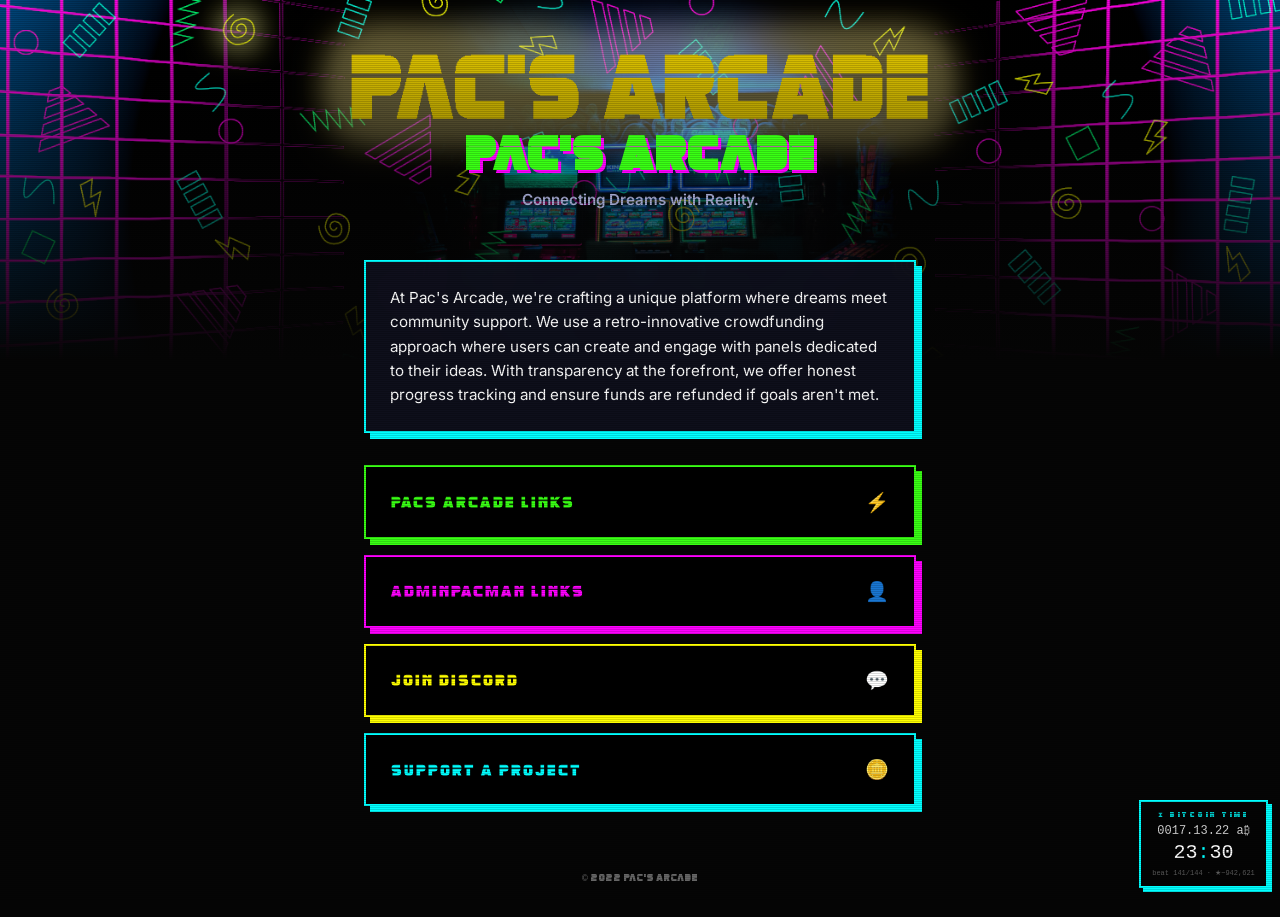
==== index.html @ 7be1a923 "feat: floating BFT clock badge on every page Self-contained vanilla-JS Bitcoin Federated Time badge," ====
<!DOCTYPE html>
<html lang="en">

<head>
    <meta charset="UTF-8">
    <meta name="viewport" content="width=device-width, initial-scale=1.0">
    <title>Pac's Arcade</title>
    <link rel="stylesheet" href="styles.css">
    <link href="https://fonts.googleapis.com/css2?family=Press+Start+2P&family=Inter:wght@400;600;800&display=swap"
        rel="stylesheet">
</head>

<body>
    <div class="container">
        <!-- Profile Header -->
        <header class="profile-header">
            <h1 class="title">Pac's Arcade</h1>
            <p class="tagline">Connecting Dreams with Reality.</p>
        </header>

        <!-- About Section -->
        <section class="about-section">
            <p>At Pac's Arcade, we're crafting a unique platform where dreams meet community support. We use a
                retro-innovative crowdfunding approach where users can create and engage with panels dedicated to their
                ideas. With transparency at the forefront, we offer honest progress tracking and ensure funds are
                refunded if goals aren't met.</p>
        </section>

        <!-- Links Grid -->
        <nav class="links-container">
            <a href="pacs-arcade-links.html" class="link-btn primary-btn">
                <span class="btn-text">Pacs Arcade Links</span>
                <span class="btn-icon">⚡</span>
            </a>
            <a href="aboutpac.html" class="link-btn secondary-btn">
                <span class="btn-text">AdminPacman Links</span>
                <span class="btn-icon">👤</span>
            </a>
            <a href="http://discord.pacsarcade.com/" target="_blank" class="link-btn tertiary-btn">
                <span class="btn-text">Join Discord</span>
                <span class="btn-icon">💬</span>
            </a>
            <a href="https://pacsarcade.org/" target="_blank" class="link-btn accent-btn">
                <span class="btn-text">Support a Project</span>
                <span class="btn-icon">🪙</span>
            </a>
        </nav>

        <footer>
            <p>&copy; 2022 Pac's Arcade</p>
        </footer>
    </div>
    <script src="bft-clock.js" defer></script>
</body>

</html>
---- styles.css ----
@font-face {
    font-family: 'Retronoid';
    src: url('assets/retronoid/Retronoid.ttf') format('truetype');
}

:root {
    --bg-navy: #050505;
    --neon-green: #39FF14;
    --hot-pink: #FF00FF;
    --bright-yellow: #FFFF00;
    --cyan: #00FFFF;
    --twitch-purple: #9146FF;
    --kick-green: #53FC18;
    --font-header: 'Retronoid', monospace;
    --font-body: 'Inter', sans-serif;
}

* {
    margin: 0;
    padding: 0;
    box-sizing: border-box;
}

body {
    background-color: var(--bg-navy);
    color: #ffffff;
    font-family: var(--font-body);
    min-height: 100vh;
    display: flex;
    justify-content: center;
    line-height: 1.6;
    background-image: 
        linear-gradient(to bottom, rgba(5, 5, 5, 0) 0vh, rgba(5, 5, 5, 1) 40vh),
        url('assets/pacsarcde-banner-og.png');
    background-size: 100% auto;
    background-repeat: no-repeat;
    background-attachment: fixed;
    background-position: top center;
}

/* CRT Scanline Effect */
body::after {
    content: "";
    position: fixed;
    top: 0;
    left: 0;
    width: 100vw;
    height: 100vh;
    background: repeating-linear-gradient(
        0deg,
        rgba(0, 0, 0, 0.15),
        rgba(0, 0, 0, 0.15) 1px,
        transparent 1px,
        transparent 2px
    );
    pointer-events: none;
    z-index: 9999;
}

.container {
    width: 100%;
    max-width: 600px;
    padding: 2rem 1.5rem;
    display: flex;
    flex-direction: column;
    gap: 2rem;
}

/* Header */
.profile-header {
    text-align: center;
    margin-bottom: 1rem;
    margin-top: 10vh; /* Push it down a bit to see the banner */
    position: relative;
    z-index: 2;
}

.title {
    font-family: var(--font-header);
    font-size: 3rem;
    color: var(--neon-green);
    text-shadow: 3px 3px 0px var(--hot-pink);
    margin-bottom: 0.5rem;
    letter-spacing: 2px;
    line-height: 1.2;
}

.tagline {
    font-size: 0.95rem;
    color: #a0a5cc;
    font-weight: 600;
}

/* Twitch */
.twitch-container {
    width: 100%;
    aspect-ratio: 16 / 9;
    border: 2px solid var(--hot-pink);
    border-radius: 8px;
    box-shadow: 0 0 20px rgba(255, 0, 255, 0.5);
    overflow: hidden;
    background: #000;
}

/* About Section */
.about-section {
    background: rgba(17, 18, 32, 0.85); /* Deep surface color */
    padding: 1.5rem;
    border: 2px solid var(--cyan);
    border-radius: 0px;
    font-size: 0.95rem;
    box-shadow: 6px 6px 0px var(--cyan);
    backdrop-filter: blur(10px);
}
.about-section h2 {
    font-family: var(--font-header);
    color: var(--hot-pink);
    font-size: 1.2rem;
    text-transform: uppercase;
    margin-bottom: 1rem;
    border-bottom: 2px solid var(--hot-pink);
    padding-bottom: 0.5rem;
}
.about-section p {
    margin-bottom: 1rem;
}
.about-section p:last-child {
    margin-bottom: 0;
}

/* Links Grid */
.links-container {
    display: flex;
    flex-direction: column;
    gap: 1rem;
}

.link-btn {
    display: flex;
    justify-content: space-between;
    align-items: center;
    padding: 1.2rem 1.5rem;
    background: #000;
    text-decoration: none;
    border-radius: 0px;
    font-weight: 800;
    letter-spacing: 1px;
    text-transform: uppercase;
    transition: transform 0.1s ease, box-shadow 0.1s ease, background 0.2s ease;
    border: 2px solid transparent;
}

.link-btn:active {
    transform: translate(6px, 6px);
    box-shadow: none !important;
}

.btn-text {
    font-family: var(--font-header);
    font-size: 1rem;
    -webkit-text-stroke: 1px black;
    text-shadow: 2px 2px 0px rgba(0,0,0,0.8);
}

.btn-icon {
    font-size: 1.2rem;
}

/* Button Variations */
.primary-btn {
    color: var(--neon-green);
    border-color: var(--neon-green);
    box-shadow: 6px 6px 0px var(--neon-green);
}
.primary-btn:hover {
    background: rgba(57, 255, 20, 0.1);
}

.secondary-btn {
    color: var(--hot-pink);
    border-color: var(--hot-pink);
    box-shadow: 6px 6px 0px var(--hot-pink);
}
.secondary-btn:hover {
    background: rgba(255, 0, 255, 0.1);
}

.tertiary-btn {
    color: var(--bright-yellow);
    border-color: var(--bright-yellow);
    box-shadow: 6px 6px 0px var(--bright-yellow);
}
.tertiary-btn:hover {
    background: rgba(255, 255, 0, 0.1);
}

.accent-btn {
    color: var(--cyan);
    border-color: var(--cyan);
    box-shadow: 6px 6px 0px var(--cyan);
}
.accent-btn:hover {
    background: rgba(0, 255, 255, 0.1);
}

.twitch-btn {
    color: var(--twitch-purple);
    border-color: var(--twitch-purple);
    box-shadow: 6px 6px 0px var(--twitch-purple);
}
.twitch-btn:hover {
    background: rgba(145, 70, 255, 0.1);
}

.kick-btn {
    color: var(--kick-green);
    border-color: var(--kick-green);
    box-shadow: 6px 6px 0px var(--kick-green);
}
.kick-btn:hover {
    background: rgba(83, 252, 24, 0.1);
}

footer {
    text-align: center;
    font-size: 0.8rem;
    color: #666;
    margin-top: 2rem;
    font-family: var(--font-header);
    font-size: 0.6rem;
}

@keyframes floatBob {
    0%, 100% { transform: translateY(0); }
    50% { transform: translateY(-8px); }
}

.back-icon-top {
    position: fixed;
    top: 2rem;
    left: 2rem;
    font-size: 2.5rem;
    text-decoration: none;
    transition: transform 0.2s ease, filter 0.2s ease;
    filter: drop-shadow(0 0 10px var(--neon-green));
    z-index: 1000;
    animation: floatBob 3s ease-in-out infinite;
}

.back-icon-top:hover {
    animation: none;
    transform: scale(1.1) rotate(-15deg);
    filter: drop-shadow(0 0 20px var(--hot-pink));
}
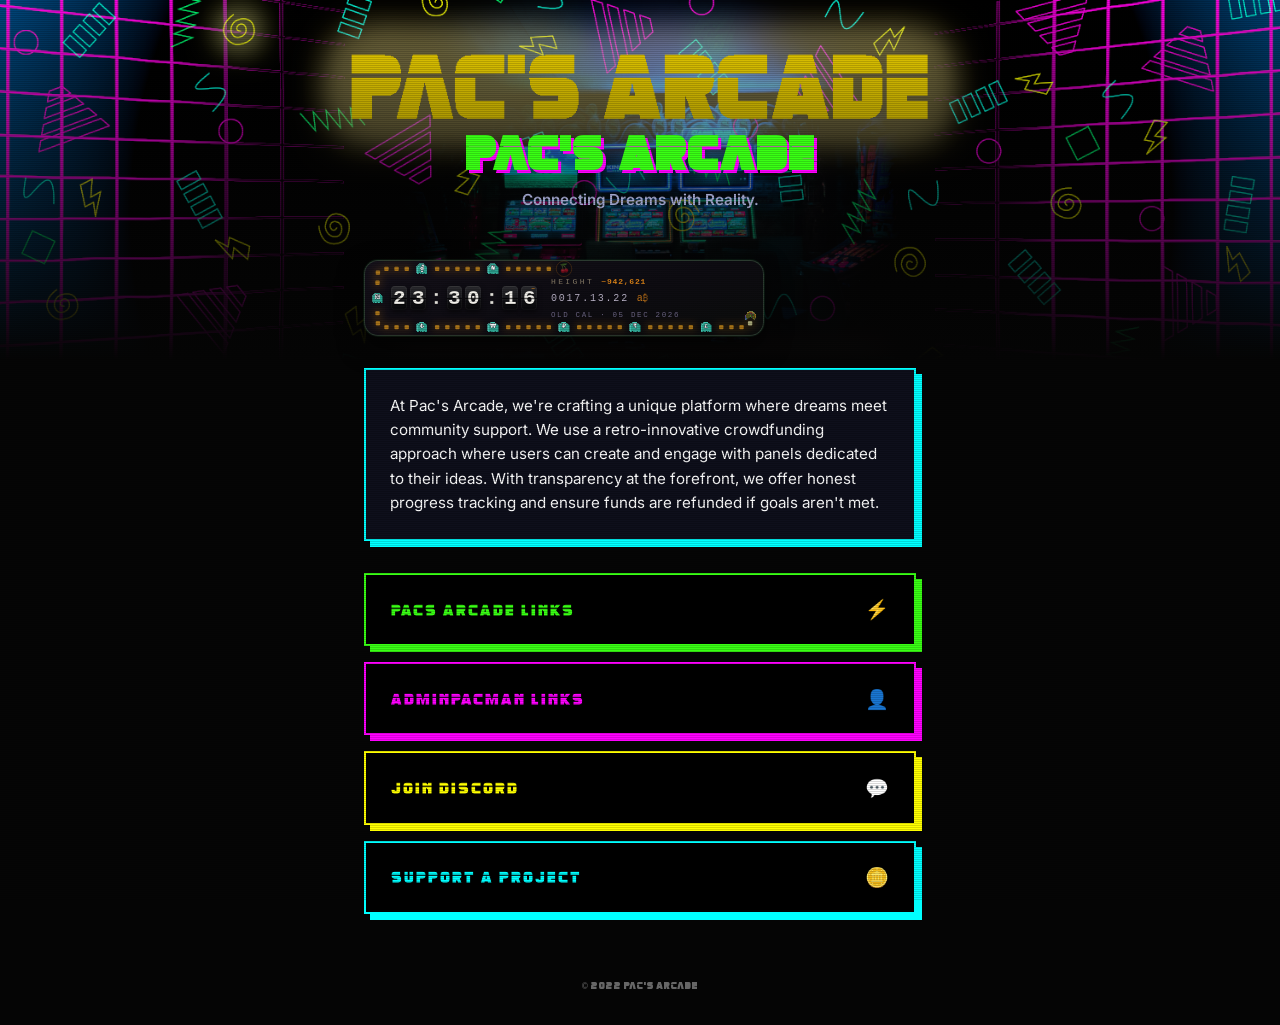
==== commit 073b8bf0: "clock: the strip clock replaces the badge — pupil-study flip cards, pac lapping the rectangle Standa" ====
--- a/index.html
+++ b/index.html
@@ -17,6 +17,11 @@
             <h1 class="title">Pac's Arcade</h1>
             <p class="tagline">Connecting Dreams with Reality.</p>
         </header>
+
+        <!-- THE STRIP CLOCK — the pupil study's flip clock flattened, pac lapping
+             the rectangle; the whole strip is a door to the time page -->
+        <a id="bft-strip-clock" href="https://pacsarcade.org/time"
+           title="Bitcoin Federated Time — the clock that syncs to the block, not the sun. Click it: the big clock and the paper live on /time."></a>
 
         <!-- About Section -->
         <section class="about-section">
@@ -50,7 +55,8 @@
             <p>&copy; 2022 Pac's Arcade</p>
         </footer>
     </div>
-    <script src="bft-clock.js" defer></script>
+    <link rel="stylesheet" href="strip-clock.css">
+    <script src="strip-clock.js" defer></script>
 </body>
 
 </html>
--- a/strip-clock.css
+++ b/strip-clock.css
@@ -0,0 +1,236 @@
+/* ═══════════════════════════════════════════════════════════════════════
+   THE STRIP CLOCK — the pupil study's flip clock flattened into the
+   under-menu telemetry strip. Styles ported from living-clock.css (itself
+   the study, studies/clock-study-pupil.html) at strip scale, scoped under
+   .sclk; keyframes carry the sclk- prefix so nothing collides.
+
+   The study's never-laws ride along: the study skin only on the face —
+   dark bed, cream digits, bitcoin-orange #F7931A warmth; the ONLY gold is
+   the ₿ prize; frightened fiat teal-mint (never gold, never orange); no
+   red/pink chrome; nothing flashes more than 3×/sec; reduced motion →
+   everything steady and visible, flips become crossfades.
+
+   The pellet ember holds the static mid-breath glow (no per-frame filter
+   writes) because this strip rides every page.
+
+   FRENS.EARTH FRAME (fleet law): the brand shows ONLY in the strip's
+   frame/accent — the night-garden edge and the sprout-neon hover glow —
+   the clock face itself stays the study's, untouched.
+   ══════════════════════════════════════════════════════════════════════ */
+
+.sclk {
+  display: block;
+  text-decoration: none;
+  font-family: ui-monospace, "Cascadia Code", "JetBrains Mono", Consolas, "SF Mono", Menlo, monospace;
+  color: #e8e2d8;
+}
+.sclk:hover { color: #e8e2d8; }
+
+/* the flat rectangle — the study card's bed, squeezed */
+.sclk-card {
+  position: relative;
+  display: flex;
+  align-items: center;
+  gap: 14px;
+  padding: 15px 26px 14px;
+  border-radius: 14px;
+  background: linear-gradient(165deg, #14111a 0%, #0e0c12 55%, #0b0d0c 100%);
+  border: 1px solid rgba(47, 64, 51, 0.9); /* the night-garden edge */
+  box-shadow: 0 0 0 1px rgba(94, 247, 138, 0.07), 0 10px 26px rgba(0, 0, 0, 0.55);
+  transition: box-shadow 0.3s ease;
+  max-width: min(400px, calc(100vw - 2rem));
+}
+.sclk:hover .sclk-card,
+.sclk:focus-visible .sclk-card {
+  /* the sprout-neon glow — frens.earth's "alive" accent, frame only */
+  box-shadow: 0 0 0 1px rgba(94, 247, 138, 0.25), 0 0 14px rgba(94, 247, 138, 0.22), 0 10px 26px rgba(0, 0, 0, 0.55);
+}
+.sclk:focus-visible { outline: none; }
+
+/* ——— the perimeter PAC ring ——— */
+.sclk-peri {
+  position: absolute;
+  inset: 0;
+  width: 100%;
+  height: 100%;
+  pointer-events: none;
+  overflow: visible;
+}
+.sclk-track { fill: none; stroke: none; } /* path kept for getPointAtLength */
+.sclk-pix { fill: #f7931a; }
+.sclk-pix.front { fill: #ffd9a0; }
+/* the 624 ember, held at the study's mid-breath (a static glow — this strip
+   rides every page; the full colour breath lives on /time) */
+.sclk-dots { filter: drop-shadow(0 0 4.5px rgb(251, 124, 13)) brightness(1.2); }
+.sclk-pac {
+  image-rendering: pixelated;
+  image-rendering: crisp-edges;
+  filter: drop-shadow(0 0 4px rgba(247, 147, 26, 0.6));
+}
+/* estimate mode — the honest analog ~: the ring & Pac admit they're guessing */
+.sclk.est .sclk-pac { opacity: 0.5; filter: none; }
+.sclk.est .sclk-prize { opacity: 0.55; }
+
+/* ——— the fiat ghosts (tricolor teal, the currency IS the face) ——— */
+.sclk-ghost .sclk-glayer rect { shape-rendering: crispEdges; }
+.sclk-ginner { transform-box: fill-box; transform-origin: center; will-change: opacity; }
+.sclk-glayer-lime rect { fill: #5fe6d2; }
+.sclk-glayer-core rect { fill: #45c6b4; }
+.sclk-glayer-deep rect { fill: #1d8b79; }
+.sclk-glayer-lime { opacity: 0.55; animation: sclk-shimmer-lime 4.2s ease-in-out infinite; }
+.sclk-glayer-core { opacity: 0.96; animation: sclk-shimmer-core 4.2s ease-in-out infinite; }
+.sclk-glayer-deep { opacity: 0.58; animation: sclk-shimmer-deep 4.2s ease-in-out infinite; }
+/* desync the ghosts so they don't shimmer in lockstep */
+.sclk-ghost:nth-child(2) .sclk-glayer { animation-delay: -1.4s; }
+.sclk-ghost:nth-child(3) .sclk-glayer { animation-delay: -2.8s; }
+.sclk-ghost:nth-child(4) .sclk-glayer { animation-delay: -0.7s; }
+.sclk-ghost:nth-child(5) .sclk-glayer { animation-delay: -3.5s; }
+.sclk-ghost:nth-child(6) .sclk-glayer { animation-delay: -2.1s; }
+.sclk-ghost:nth-child(7) .sclk-glayer { animation-delay: -1.0s; }
+.sclk-ghost:nth-child(8) .sclk-glayer { animation-delay: -3.2s; }
+.sclk-ghost:nth-child(9) .sclk-glayer { animation-delay: -1.8s; }
+.sclk-ghost:nth-child(10) .sclk-glayer { animation-delay: -2.5s; }
+.sclk-ghost:nth-child(11) .sclk-glayer { animation-delay: -3.9s; }
+@keyframes sclk-shimmer-lime { 0%, 100% { opacity: 0.4; } 50% { opacity: 0.7; } }
+@keyframes sclk-shimmer-core { 0%, 100% { opacity: 0.97; } 50% { opacity: 0.86; } }
+@keyframes sclk-shimmer-deep { 0%, 100% { opacity: 0.72; } 50% { opacity: 0.44; } }
+/* FRIGHTENED — the calm slow blink; EATEN — gone, animations killed (perf) */
+.sclk-ghost .sclk-ginner { animation: sclk-blink-slow 1.7s ease-in-out infinite; }
+.sclk-ghost.eaten { opacity: 0; }
+.sclk-ghost.eaten .sclk-glayer,
+.sclk-ghost.eaten .sclk-ginner { animation: none !important; }
+@keyframes sclk-blink-slow { 0%, 100% { opacity: 1; } 50% { opacity: 0.55; } }
+.sclk-glyph {
+  fill: #fdfdff;
+  stroke: #14101c;
+  stroke-width: 0.6;
+  paint-order: stroke;
+  font: 700 7px ui-monospace, Consolas, monospace;
+  text-anchor: middle;
+  dominant-baseline: central;
+}
+
+/* ——— the prize at the origin: fruit ladder / the static-safe gold ₿ ——— */
+.sclk-fruit-plate {
+  fill: #0e0c12;
+  stroke: rgba(247, 147, 26, 0.35);
+  stroke-width: 1;
+}
+.sclk-fruit {
+  font: 9px ui-monospace, Consolas, monospace;
+  text-anchor: middle;
+  dominant-baseline: central;
+}
+.sclk-coin-back { fill: #f3b40c; filter: drop-shadow(0 0 4px rgba(247, 201, 72, 0.85)); }
+.sclk-coin-b {
+  fill: #4a3405;
+  font: 700 7px ui-monospace, Consolas, monospace;
+  text-anchor: middle;
+  dominant-baseline: central;
+}
+
+/* ——— the flip cards: hh:mm:ss, the study's split-flap, shrunk ——— */
+.sclk-clock {
+  position: relative;
+  z-index: 2;
+  display: inline-flex;
+  align-items: center;
+  gap: 3px;
+  font-size: 21px;
+}
+.sclk .flip {
+  position: relative;
+  display: inline-flex;
+  align-items: center;
+  justify-content: center;
+  width: 0.76em;
+  height: 1.16em;
+  border-radius: 4px;
+  overflow: hidden;
+  background: linear-gradient(180deg, #2a2a2e 0%, #1c1c20 49.5%, #121216 50.5%, #08080a 100%);
+  box-shadow: inset 0 0 0 1px rgba(255, 255, 255, 0.03), inset 0 1px 3px rgba(255, 255, 255, 0.04), 0 2px 5px rgba(0, 0, 0, 0.5);
+  perspective: 340px;
+}
+.sclk .flip .flip-val {
+  display: block;
+  font-weight: 600;
+  line-height: 1;
+  color: #f2f0ea;
+  text-shadow: 0 1px 1px rgba(0, 0, 0, 0.7);
+  transform-origin: center center;
+  backface-visibility: hidden;
+  will-change: transform;
+}
+.sclk .flip::after {
+  /* the mechanical hinge line across the middle */
+  content: "";
+  position: absolute;
+  left: 0;
+  right: 0;
+  top: 50%;
+  height: 1px;
+  z-index: 3;
+  pointer-events: none;
+  background: rgba(0, 0, 0, 0.62);
+  box-shadow: 0 1px 0 rgba(255, 255, 255, 0.05);
+}
+.sclk .flip.flipping .flip-val { animation: sclk-flap 0.55s cubic-bezier(0.32, 0.72, 0.35, 1.12); }
+@keyframes sclk-flap {
+  0% { transform: rotateX(-88deg); filter: brightness(0.42); }
+  55% { transform: rotateX(12deg); filter: brightness(1.15); }
+  100% { transform: rotateX(0deg); filter: brightness(1); }
+}
+@keyframes sclk-fadeflap { from { opacity: 0.15; } to { opacity: 1; } }
+.sclk .flip-colon { color: #f2f0ea; font-weight: 600; opacity: 0.92; padding: 0 1px; }
+/* the LIVE seconds card wears the honest ~ (sub-block time is an estimate) */
+.sclk .flip.live .flip-est {
+  position: absolute;
+  top: 1px;
+  right: 2px;
+  z-index: 4;
+  font-size: 0.3em;
+  line-height: 1;
+  color: rgba(247, 147, 26, 0.9);
+  pointer-events: none;
+}
+
+/* ——— the facts INSIDE the card: height + the date line ——— */
+.sclk-facts {
+  position: relative;
+  z-index: 2;
+  display: flex;
+  flex-direction: column;
+  align-items: flex-start;
+  gap: 2px;
+  white-space: nowrap;
+}
+.sclk-height {
+  font-size: 8px;
+  letter-spacing: 0.3em;
+  text-transform: uppercase;
+  color: #8a7f6a;
+}
+.sclk-height b {
+  color: rgba(247, 147, 26, 0.9);
+  font-weight: 600;
+  font-variant-numeric: tabular-nums;
+  letter-spacing: 0.1em;
+}
+.sclk-date { font-size: 10px; letter-spacing: 0.18em; color: #b9b2c6; }
+.sclk-date .sclk-ab { color: rgba(247, 147, 26, 0.8); letter-spacing: 0.05em; }
+.sclk-oldcal { font-size: 7.5px; letter-spacing: 0.22em; text-transform: uppercase; color: #6d6684; }
+
+/* narrow phones: the old-cal line yields first, then the clock shrinks */
+@media (max-width: 480px) {
+  .sclk-card { gap: 10px; padding: 13px 20px 12px; }
+  .sclk-clock { font-size: 18px; }
+  .sclk-oldcal { display: none; }
+}
+
+@media (prefers-reduced-motion: reduce) {
+  /* everything holds steady & visible: flips become a plain crossfade, the
+     ghosts hold colour/state, the seconds still tell the time */
+  .sclk .flip.flipping .flip-val { animation: sclk-fadeflap 0.4s ease; }
+  .sclk-glayer { animation: none !important; }
+  .sclk-ghost .sclk-ginner { animation: none !important; }
+}
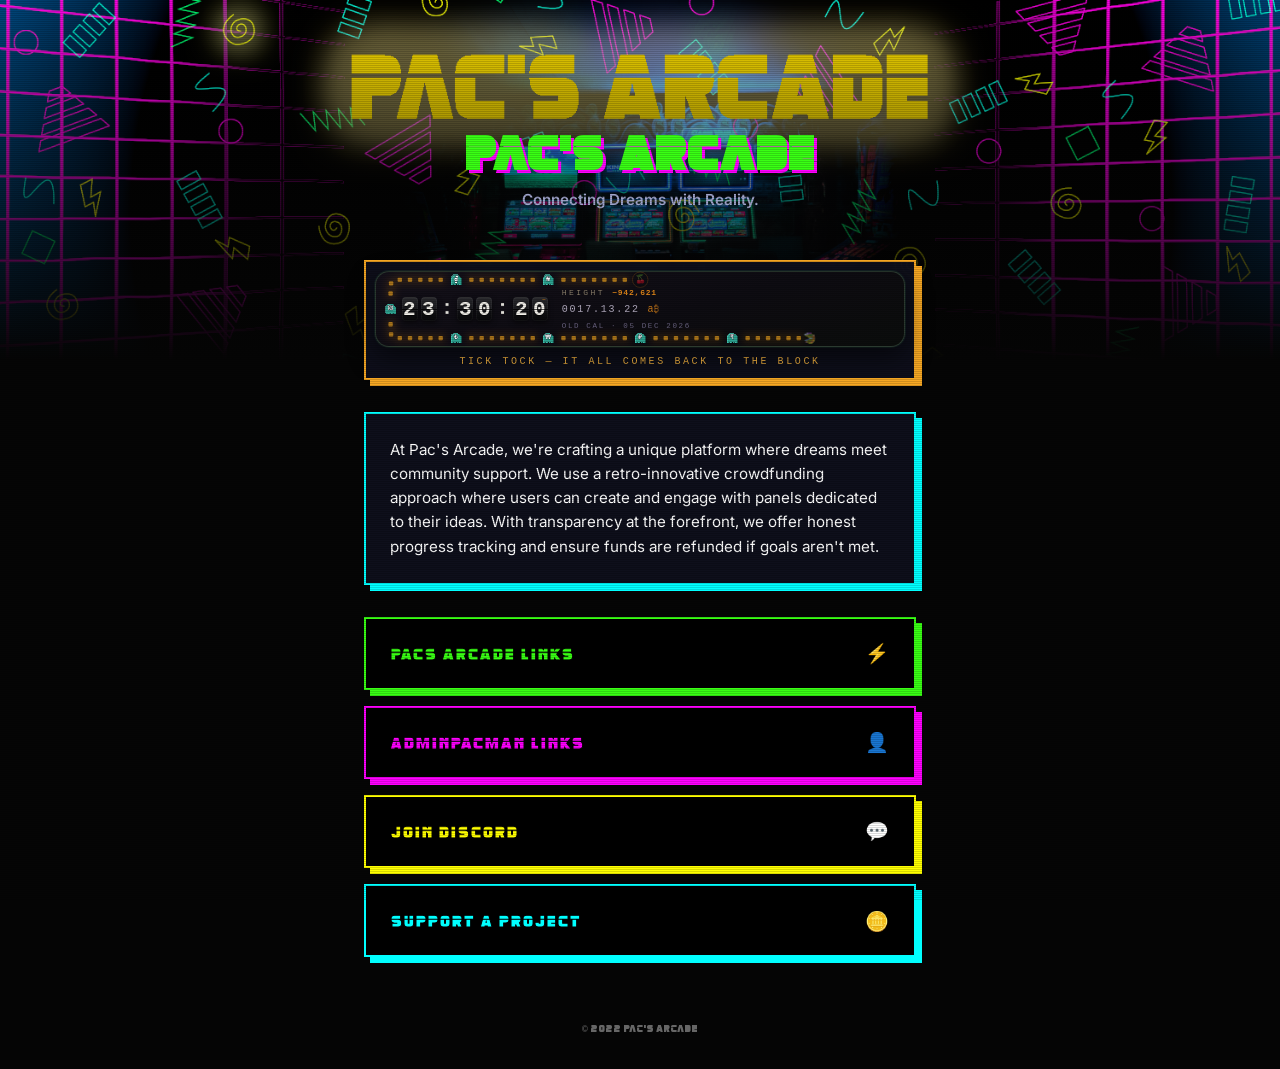
==== commit c32819f5: "clock ticket: full container width, amber ticket frame + hard shadow, caption across the bottom (Adm" ====
--- a/index.html
+++ b/index.html
@@ -20,7 +20,7 @@
 
         <!-- THE STRIP CLOCK — the pupil study's flip clock flattened, pac lapping
              the rectangle; the whole strip is a door to the time page -->
-        <a id="bft-strip-clock" href="https://pacsarcade.org/time"
+        <a id="bft-strip-clock" href="https://pacsarcade.org/time" data-caption="tick tock — it all comes back to the block"
            title="Bitcoin Federated Time — the clock that syncs to the block, not the sun. Click it: the big clock and the paper live on /time."></a>
 
         <!-- About Section -->
--- a/styles.css
+++ b/styles.css
@@ -252,3 +252,27 @@
     transform: scale(1.1) rotate(-15deg);
     filter: drop-shadow(0 0 20px var(--hot-pink));
 }
+
+/* ── THE STRIP CLOCK ticket — the clock joins the ticket family:
+      2px border + hard offset shadow, amber (the clock's lawful color,
+      never coin gold), full container width, caption across the bottom ── */
+:root { --clock-amber: #F7A824; }
+#bft-strip-clock {
+    display: block;
+    position: relative;
+    z-index: 2;
+    background: rgba(17, 18, 32, 0.85);
+    border: 2px solid var(--clock-amber);
+    border-radius: 0;
+    box-shadow: 6px 6px 0px var(--clock-amber);
+    backdrop-filter: blur(10px);
+    padding: 0.55rem 0.55rem 0.5rem;
+}
+#bft-strip-clock .sclk-card {
+    max-width: 100%;
+    width: 100%;
+    box-sizing: border-box;
+}
+@media (max-width: 480px) {
+    #bft-strip-clock { box-shadow: 4px 4px 0px var(--clock-amber); }
+}
--- a/strip-clock.css
+++ b/strip-clock.css
@@ -234,3 +234,19 @@
   .sclk-glayer { animation: none !important; }
   .sclk-ghost .sclk-ginner { animation: none !important; }
 }
+
+/* the caption across the bottom — standalone/ticket mode only (the React
+   strip renders no caption element; harmless elsewhere) */
+.sclk-caption {
+  display: block;
+  text-align: center;
+  margin-top: 7px;
+  font-size: 10px;
+  letter-spacing: 0.26em;
+  text-transform: uppercase;
+  color: #f2b13d;
+  opacity: 0.85;
+}
+@media (max-width: 480px) {
+  .sclk-caption { font-size: 8.5px; letter-spacing: 0.16em; }
+}
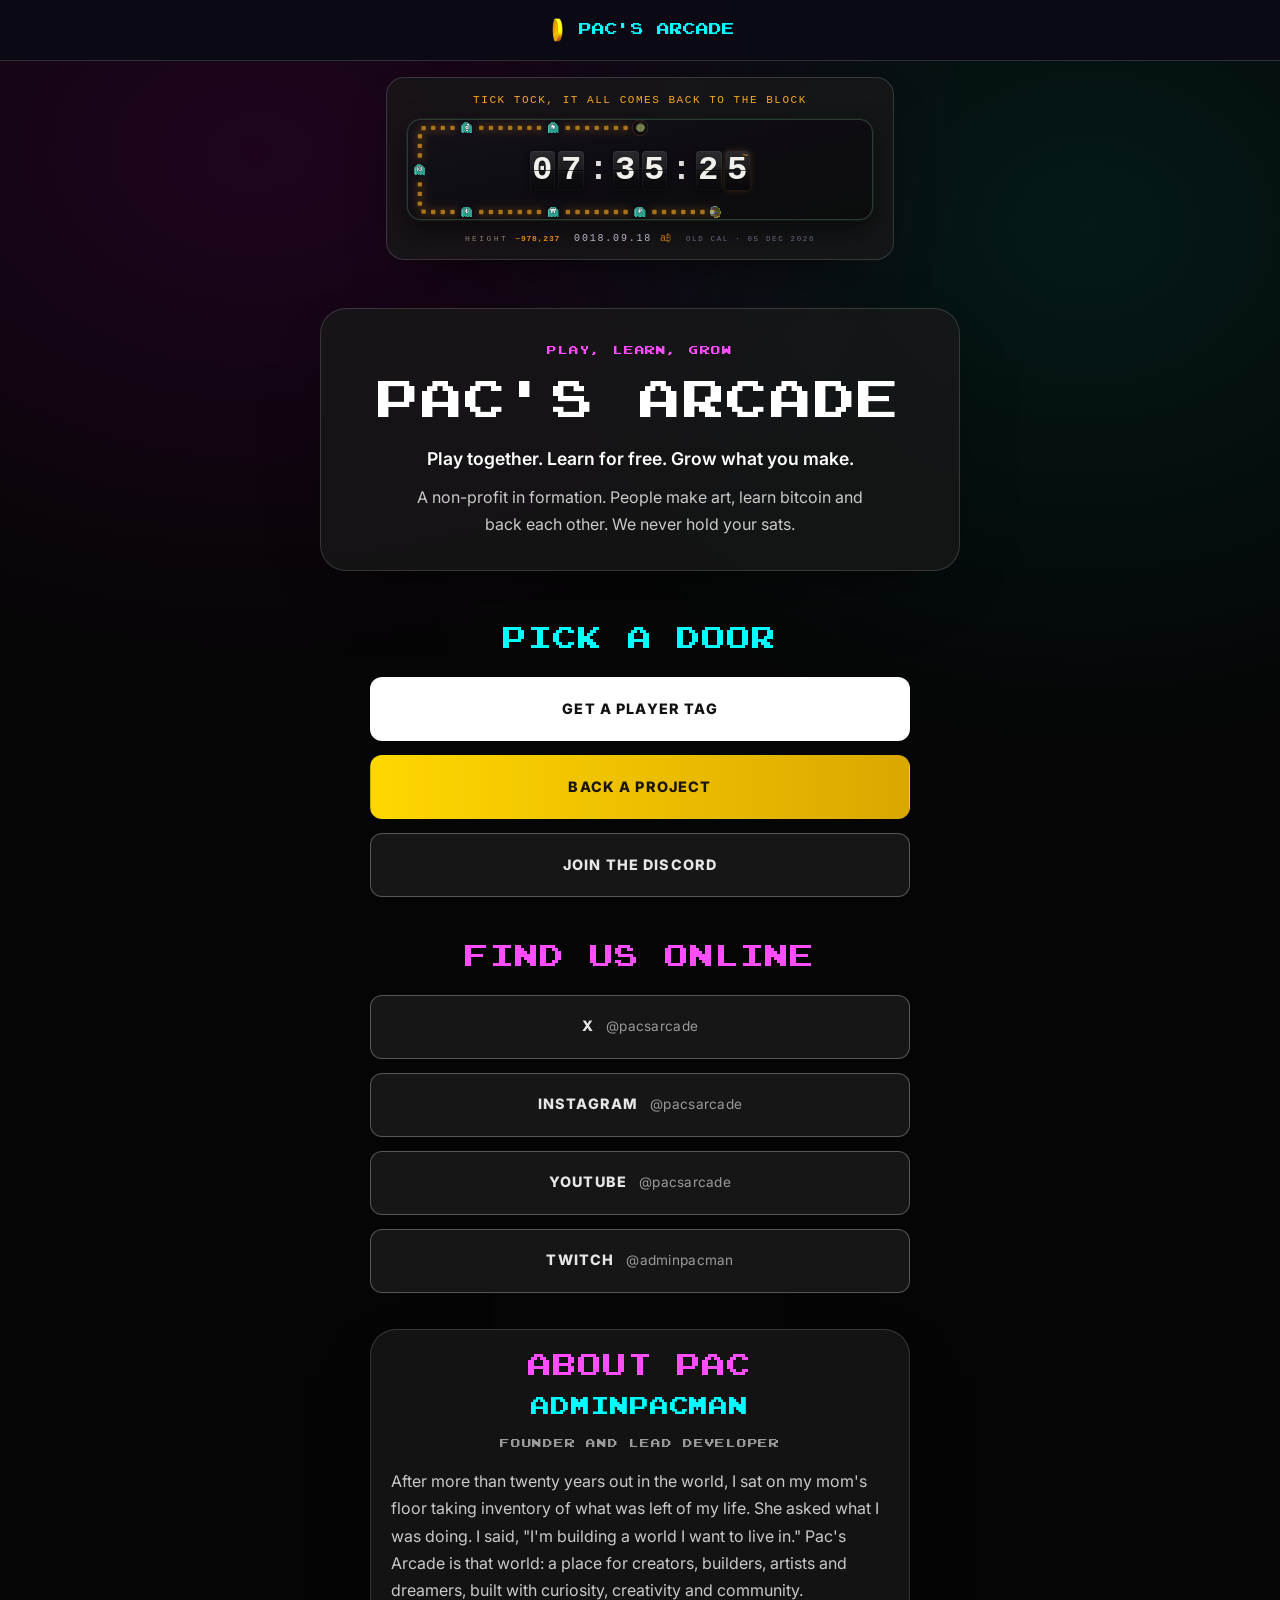
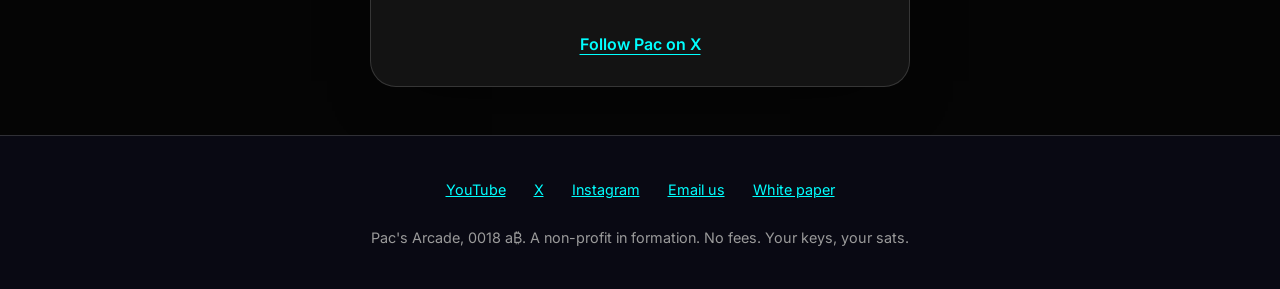
==== commit 68e43b8d: "Glass link hub: one page of quick links for the front page The front page becomes a one-page hub in " ====
--- a/index.html
+++ b/index.html
@@ -1,62 +1,62 @@
 <!DOCTYPE html>
 <html lang="en">
-
 <head>
-    <meta charset="UTF-8">
-    <meta name="viewport" content="width=device-width, initial-scale=1.0">
-    <title>Pac's Arcade</title>
-    <link rel="stylesheet" href="styles.css">
-    <link href="https://fonts.googleapis.com/css2?family=Press+Start+2P&family=Inter:wght@400;600;800&display=swap"
-        rel="stylesheet">
+<meta charset="UTF-8">
+<meta name="viewport" content="width=device-width, initial-scale=1.0">
+<title>Pac&#x27;s Arcade</title>
+<meta name="description" content="Quick links to Pac&#x27;s Arcade: get a player tag, back a project, join the Discord and find us online.">
+<meta name="color-scheme" content="dark">
+<meta property="og:image" content="https://www.pacsarcade.com/assets/pacsarcde-banner-og.png">
+<link rel="stylesheet" href="hub.css">
+<link href="https://fonts.googleapis.com/css2?family=Inter:wght@400;600;800&display=swap" rel="stylesheet">
 </head>
-
 <body>
-    <div class="container">
-        <!-- Profile Header -->
-        <header class="profile-header">
-            <h1 class="title">Pac's Arcade</h1>
-            <p class="tagline">Connecting Dreams with Reality.</p>
-        </header>
-
-        <!-- THE STRIP CLOCK — the pupil study's flip clock flattened, pac lapping
-             the rectangle; the whole strip is a door to the time page -->
-        <a id="bft-strip-clock" href="https://pacsarcade.org/time" data-caption="tick tock — it all comes back to the block"
-           title="Bitcoin Federated Time — the clock that syncs to the block, not the sun. Click it: the big clock and the paper live on /time."></a>
-
-        <!-- About Section -->
-        <section class="about-section">
-            <p>At Pac's Arcade, we're crafting a unique platform where dreams meet community support. We use a
-                retro-innovative crowdfunding approach where users can create and engage with panels dedicated to their
-                ideas. With transparency at the forefront, we offer honest progress tracking and ensure funds are
-                refunded if goals aren't met.</p>
-        </section>
-
-        <!-- Links Grid -->
-        <nav class="links-container">
-            <a href="pacs-arcade-links.html" class="link-btn primary-btn">
-                <span class="btn-text">Pacs Arcade Links</span>
-                <span class="btn-icon">⚡</span>
-            </a>
-            <a href="aboutpac.html" class="link-btn secondary-btn">
-                <span class="btn-text">AdminPacman Links</span>
-                <span class="btn-icon">👤</span>
-            </a>
-            <a href="http://discord.pacsarcade.com/" target="_blank" class="link-btn tertiary-btn">
-                <span class="btn-text">Join Discord</span>
-                <span class="btn-icon">💬</span>
-            </a>
-            <a href="https://pacsarcade.org/" target="_blank" class="link-btn accent-btn">
-                <span class="btn-text">Support a Project</span>
-                <span class="btn-icon">🪙</span>
-            </a>
-        </nav>
-
-        <footer>
-            <p>&copy; 2022 Pac's Arcade</p>
-        </footer>
-    </div>
-    <link rel="stylesheet" href="strip-clock.css">
-    <script src="strip-clock.js" defer></script>
+<!-- GENERATED by build-hub.py from hub-copy.json. Edit the JSON, not this file. -->
+<header class="top"><div class="bar">
+<a class="mark" href="/"><img src="assets/bitcoin.gif" alt="" width="24" height="24"><span>Pac's&nbsp;Arcade</span></a>
+</div></header>
+<div class="strip-wrap"><a id="bft-strip-clock" href="https://pacsarcade.org/time" data-caption="tick tock, it all comes back to the block" title="Bitcoin Federated Time: the clock that syncs to the block, not the sun. Open the time page."></a></div>
+<main>
+<section class="hero"><div class="panel hero-card">
+<p class="kicker kicker-pink">Play, learn,&nbsp;grow</p>
+<h1 class="px">Pac's&nbsp;Arcade</h1>
+<p class="promise">Play together. Learn for free. Grow what you&nbsp;make.</p>
+<p class="line">A non-profit in formation. People make art, learn bitcoin and back each other. We never hold your&nbsp;sats.</p>
+</div></section>
+<section class="block"><div class="col">
+<h2 class="px cyan">Pick a&nbsp;door</h2>
+<div class="list">
+<a class="pb pb-primary" href="https://pacsarcade.org/register" target="_blank" rel="noopener noreferrer"><span>Get a player&nbsp;tag</span></a>
+<a class="pb pb-money" href="https://pacsarcade.org/campaigns" target="_blank" rel="noopener noreferrer"><span>Back a&nbsp;project</span></a>
+<a class="pb pb-secondary" href="https://discord.com/invite/uCEKeA5YB2" target="_blank" rel="noopener noreferrer"><span>Join the&nbsp;Discord</span></a>
+</div></div></section>
+<section class="block"><div class="col">
+<h2 class="px pink">Find us&nbsp;online</h2>
+<div class="list">
+<a class="pb pb-secondary pb-two" href="https://x.com/pacsarcade" target="_blank" rel="noopener noreferrer"><span>X</span><small>@pacsarcade</small></a>
+<a class="pb pb-secondary pb-two" href="https://www.instagram.com/pacsarcade" target="_blank" rel="noopener noreferrer"><span>Instagram</span><small>@pacsarcade</small></a>
+<a class="pb pb-secondary pb-two" href="https://youtube.com/@pacsarcade" target="_blank" rel="noopener noreferrer"><span>YouTube</span><small>@pacsarcade</small></a>
+<a class="pb pb-secondary pb-two" href="https://www.twitch.tv/adminpacman" target="_blank" rel="noopener noreferrer"><span>Twitch</span><small>@adminpacman</small></a>
+</div></div></section>
+<section class="block" id="about"><div class="col"><div class="panel about">
+<h2 class="px pink">About&nbsp;Pac</h2>
+<p class="name px cyan">AdminPacman</p>
+<p class="role px">Founder and lead&nbsp;developer</p>
+<p class="body">After more than twenty years out in the world, I sat on my mom's floor taking inventory of what was left of my life. She asked what I was doing. I said, "I'm building a world I want to live in." Pac's Arcade is that world: a place for creators, builders, artists and dreamers, built with curiosity, creativity and&nbsp;community.</p>
+<p class="more"><a href="https://x.com/adminpacman" target="_blank" rel="noopener noreferrer">Follow Pac on&nbsp;X</a></p>
+</div></div></section>
+</main>
+<footer class="foot"><div class="col">
+<nav class="flinks" aria-label="Footer">
+<a href="https://youtube.com/@pacsarcade" target="_blank" rel="noopener noreferrer">YouTube</a>
+<a href="https://x.com/pacsarcade" target="_blank" rel="noopener noreferrer">X</a>
+<a href="https://www.instagram.com/pacsarcade" target="_blank" rel="noopener noreferrer">Instagram</a>
+<a href="mailto:info@pacsarcade.com">Email&nbsp;us</a>
+<a href="https://pacsarcade.org/whitepaper" target="_blank" rel="noopener noreferrer">White&nbsp;paper</a>
+</nav>
+<p class="legal">Pac's Arcade, 0018 a₿. A non-profit in formation. No fees. Your keys, your&nbsp;sats.</p>
+</div></footer>
+<link rel="stylesheet" href="strip-clock.css">
+<script src="strip-clock.js" defer></script>
 </body>
-
-</html>+</html>
--- a/hub.css
+++ b/hub.css
@@ -0,0 +1,76 @@
+/* pacsarcade.com hub: the glass look, dark only. Gold = money only, cyan = info, magenta = flair. */
+@font-face{font-family:"Press Start 2P";src:url("assets/fonts/PressStart2P.ttf") format("truetype");font-display:swap}
+:root{
+  color-scheme:dark;
+  --ground:#050505; --ink:#ffffff; --body:#c9c9c9; --muted:#9a9a9a;
+  --glass:rgba(26,26,26,.72); --edge:rgba(120,120,120,.35);
+  --cyan:#00ffff; --pink:#ff4dff; --gold:#ffd700; --gold-ink:#1a1400;
+  --px:"Press Start 2P",ui-monospace,monospace; --sans:Inter,Roboto,system-ui,-apple-system,"Segoe UI",sans-serif;
+  --pad:20px; --gap:14px; --btn-h:64px;
+}
+*{box-sizing:border-box;margin:0;padding:0}
+html{background:var(--ground);-webkit-text-size-adjust:100%}
+body{min-height:100vh;color:var(--body);font-family:var(--sans);font-size:1rem;line-height:1.7;
+  background:radial-gradient(ellipse 80% 40% at 20% 8%,rgba(255,0,255,.10),transparent 70%),radial-gradient(ellipse 70% 40% at 85% 12%,rgba(0,255,255,.08),transparent 70%),var(--ground);
+  overflow-x:hidden}
+a{color:var(--cyan)}
+.px{font-family:var(--px);font-weight:400;letter-spacing:.04em;text-wrap:balance;text-transform:uppercase}
+.kicker,.mark{text-transform:uppercase}
+p,h1,h2,a,span,small{text-wrap:pretty}
+.kicker,.px,.pb span{text-wrap:balance}
+/* header */
+.top{background:rgba(10,10,20,.96);border-bottom:1px solid var(--edge)}
+.bar{display:flex;align-items:center;justify-content:center;gap:12px;max-width:1100px;margin:0 auto;padding:12px 16px;min-height:60px}
+.mark{display:inline-flex;align-items:center;gap:10px;text-decoration:none;color:var(--cyan);font-family:var(--px);font-size:.8rem;white-space:nowrap}
+.mark img{display:block;width:24px;height:24px}
+.signin{display:inline-flex;align-items:center;justify-content:center;min-height:44px;padding:0 14px;color:var(--cyan);font-weight:600;font-size:.9rem;letter-spacing:.06em;text-transform:uppercase;text-decoration:none;white-space:nowrap}
+.signin:hover,.more a:hover,.flinks a:hover{text-decoration:underline}
+/* the working bitcoin time strip (repo bundle), centred under the header */
+.strip-wrap{width:100%;max-width:540px;margin:0 auto;padding:16px 16px 0}
+#bft-strip-clock{display:block;width:100%;background:var(--glass);border:1px solid var(--edge);border-radius:18px;padding:14px var(--pad) 12px;box-shadow:0 24px 60px -30px rgba(0,0,0,.7)}
+#bft-strip-clock .sclk-marquee{display:block;position:static;transform:none;text-align:center;color:#f7a824;font-size:11px;letter-spacing:.14em;text-transform:uppercase;line-height:1.5;margin-bottom:10px;text-wrap:balance}
+#bft-strip-clock .sclk-card{max-width:100%;width:100%;justify-content:center;padding:22px 16px 20px}
+#bft-strip-clock .sclk-clock{font-size:34px}
+#bft-strip-clock .sclk-factsrow{display:flex;flex-direction:row;justify-content:center;align-items:baseline;flex-wrap:wrap;gap:6px 14px;padding:10px 0 0;text-align:center}
+@media(max-width:640px){#bft-strip-clock .sclk-clock{font-size:26px}}
+/* panels: equal padding on every side */
+.panel{background:var(--glass);border:1px solid var(--edge);border-radius:26px;padding:var(--pad);box-shadow:0 24px 60px -30px rgba(0,0,0,.7)}
+.hero{padding:28px 16px 8px}
+.hero-card{max-width:640px;margin:0 auto;text-align:center;padding:32px var(--pad)}
+.hero-card h1{color:var(--ink);font-size:clamp(1.25rem,6.4vw,2.6rem);line-height:1.3;margin:14px 0 18px}
+.promise{max-width:none;text-wrap:balance;margin:0 auto 12px;color:var(--ink);font-weight:600;font-size:1.1rem;line-height:1.5}
+.line{max-width:30em;margin:0 auto;color:var(--body)}
+.kicker{font-family:var(--px);font-size:.6rem;line-height:1.9;letter-spacing:.1em;text-align:center}
+.kicker-pink{color:var(--pink)}
+.block{padding:36px 16px 0}
+.col{width:100%;max-width:520px;margin:0 auto}
+.col h2{font-size:clamp(1rem,5.2vw,1.5rem);line-height:1.4;text-align:center;margin:8px 0 20px}
+.cyan{color:var(--cyan)}.pink{color:var(--pink)}
+/* the one vertical list of doors and channels */
+.list{display:flex;flex-direction:column;gap:var(--gap)}
+.pb{display:flex;flex-direction:column;align-items:center;justify-content:center;width:100%;min-height:var(--btn-h);padding:12px 18px;border-radius:12px;
+  text-align:center;text-decoration:none;font-weight:800;font-size:.9rem;letter-spacing:.08em;line-height:1.3;text-transform:uppercase;border:1px solid transparent}
+.pb small{display:block;font-weight:400;font-size:.85rem;letter-spacing:.02em;text-transform:none}
+.pb-two{flex-direction:row;gap:12px}
+.pb-primary{background:#fff;color:#111}
+.pb-secondary{background:rgba(255,255,255,.07);color:#e6e6e6;border-color:rgba(255,255,255,.28)}
+.pb-secondary small{color:var(--muted)}
+.pb-money{background:linear-gradient(90deg,#ffd700,#d9a800);color:var(--gold-ink)}
+.pb:hover{transform:translateY(-1px);filter:brightness(1.08)}
+.pb:focus-visible,.signin:focus-visible,.more a:focus-visible,.flinks a:focus-visible,.mark:focus-visible{outline:2px solid var(--cyan);outline-offset:3px}
+.pb:active{transform:none}
+/* about */
+.about{text-align:center}
+.about h2{margin:0 0 12px}
+.name{font-size:clamp(.9rem,4.6vw,1.2rem);line-height:1.4;margin-bottom:12px}
+.role{font-size:.6rem;line-height:1.9;color:var(--muted);margin-bottom:16px;letter-spacing:.08em}
+.about .body{text-align:left;color:var(--body)}
+.more{margin-top:18px;text-align:center}
+.more a{display:inline-flex;align-items:center;justify-content:center;min-height:44px;padding:0 10px;color:var(--cyan);font-weight:600;text-decoration:underline;text-underline-offset:4px}
+/* footer */
+.foot{margin-top:48px;padding:32px 16px 40px;background:rgba(10,10,20,.96);border-top:1px solid var(--edge);text-align:center}
+.flinks{display:flex;flex-wrap:wrap;justify-content:center;gap:0 12px}
+.flinks a{display:inline-flex;align-items:center;min-height:44px;padding:0 8px;color:var(--cyan);font-size:.9rem}
+.legal{margin:14px auto 0;max-width:44em;text-wrap:balance;font-size:.9rem;line-height:1.6;color:var(--muted)}
+@media(min-width:700px){.hero{padding-top:48px}.col{max-width:540px}}
+@media(prefers-reduced-motion:reduce){.pb{transition:none}.pb:hover{transform:none}}
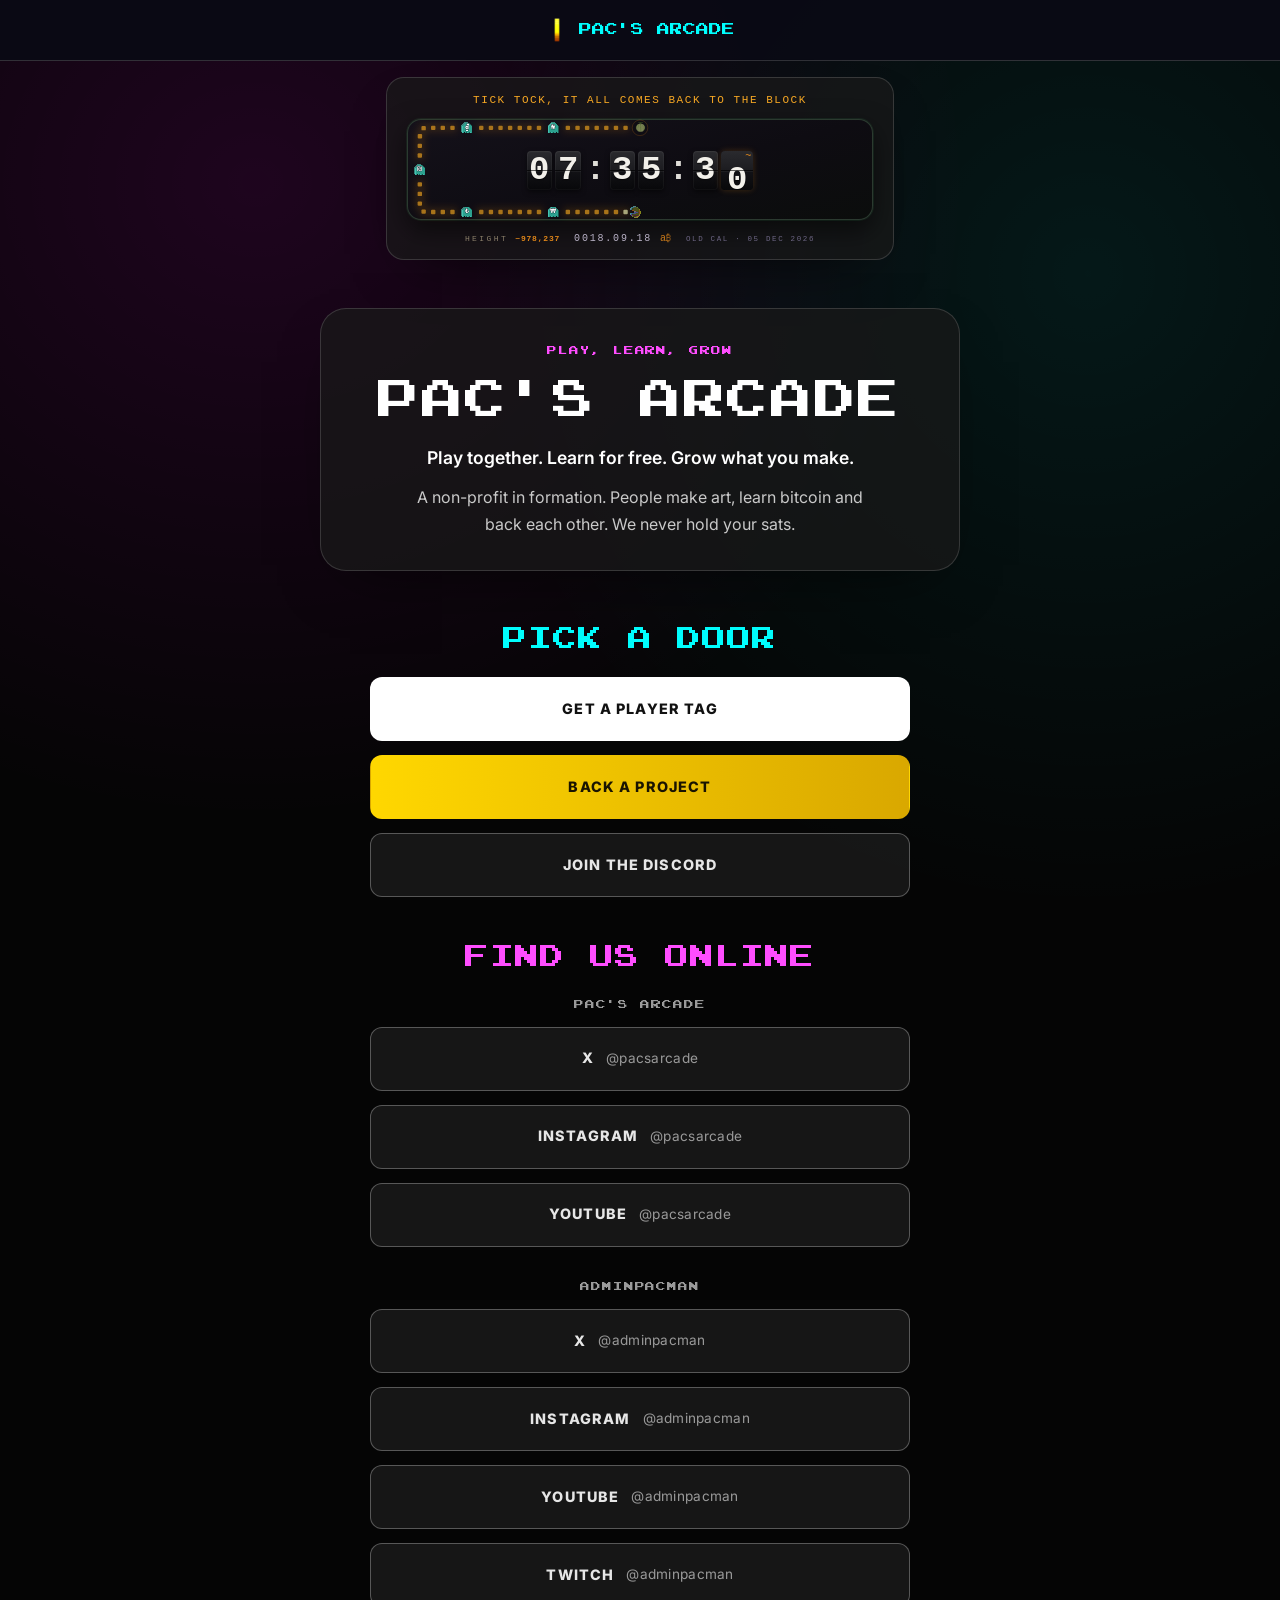
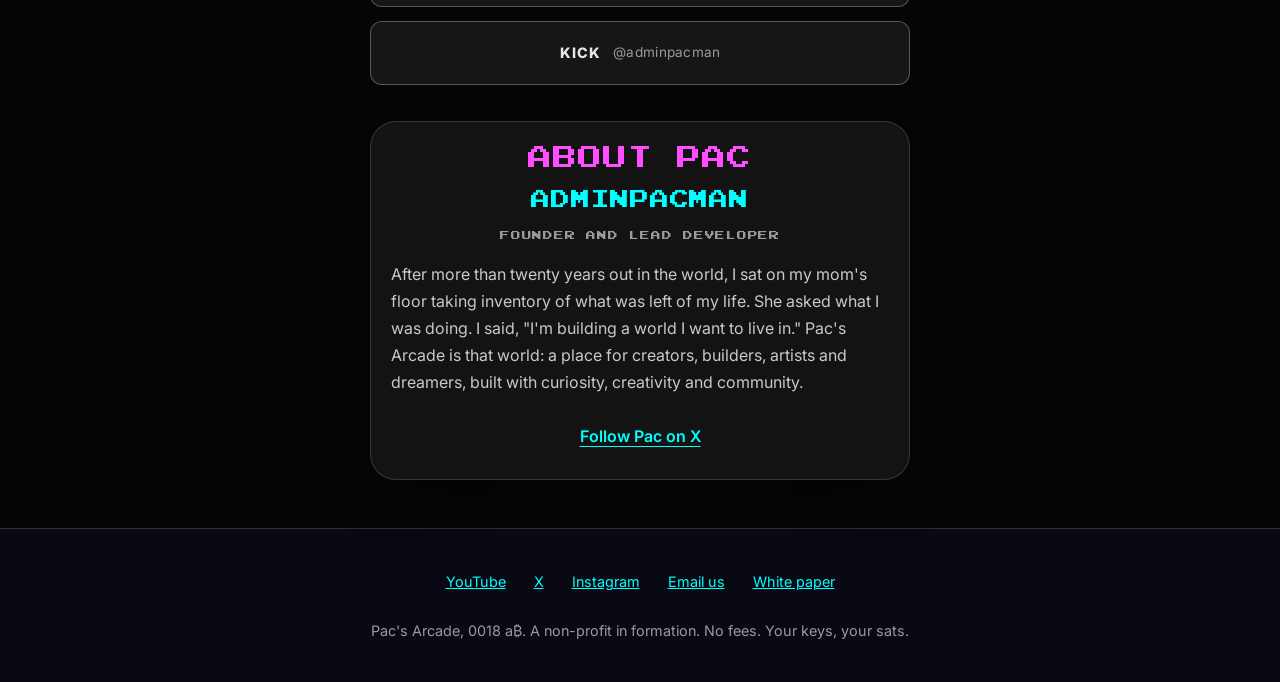
==== commit 37427209: "Hub: cap pixel headings to their card, restore adminpacman links, add live window Headings: the hero" ====
--- a/index.html
+++ b/index.html
@@ -13,15 +13,19 @@
 <body>
 <!-- GENERATED by build-hub.py from hub-copy.json. Edit the JSON, not this file. -->
 <header class="top"><div class="bar">
-<a class="mark" href="/"><img src="assets/bitcoin.gif" alt="" width="24" height="24"><span>Pac's&nbsp;Arcade</span></a>
+<a class="mark" href="/"><img src="assets/bitcoin.gif" alt="" width="24" height="24"><span>Pac's Arcade</span></a>
 </div></header>
 <div class="strip-wrap"><a id="bft-strip-clock" href="https://pacsarcade.org/time" data-caption="tick tock, it all comes back to the block" title="Bitcoin Federated Time: the clock that syncs to the block, not the sun. Open the time page."></a></div>
 <main>
 <section class="hero"><div class="panel hero-card">
 <p class="kicker kicker-pink">Play, learn,&nbsp;grow</p>
-<h1 class="px">Pac's&nbsp;Arcade</h1>
+<h1 class="px">Pac's Arcade</h1>
 <p class="promise">Play together. Learn for free. Grow what you&nbsp;make.</p>
 <p class="line">A non-profit in formation. People make art, learn bitcoin and back each other. We never hold your&nbsp;sats.</p>
+</div></section>
+<section class="live" id="twitch-wrapper" aria-label="Live now"><div class="panel">
+<h2 class="px">Live now</h2>
+<div class="live-frame"><div id="twitch-embed"></div></div>
 </div></section>
 <section class="block"><div class="col">
 <h2 class="px cyan">Pick a&nbsp;door</h2>
@@ -32,12 +36,21 @@
 </div></div></section>
 <section class="block"><div class="col">
 <h2 class="px pink">Find us&nbsp;online</h2>
+<h3 class="group-label px">Pac's Arcade</h3>
 <div class="list">
 <a class="pb pb-secondary pb-two" href="https://x.com/pacsarcade" target="_blank" rel="noopener noreferrer"><span>X</span><small>@pacsarcade</small></a>
 <a class="pb pb-secondary pb-two" href="https://www.instagram.com/pacsarcade" target="_blank" rel="noopener noreferrer"><span>Instagram</span><small>@pacsarcade</small></a>
 <a class="pb pb-secondary pb-two" href="https://youtube.com/@pacsarcade" target="_blank" rel="noopener noreferrer"><span>YouTube</span><small>@pacsarcade</small></a>
+</div>
+<h3 class="group-label px">AdminPacman</h3>
+<div class="list">
+<a class="pb pb-secondary pb-two" href="https://x.com/adminpacman" target="_blank" rel="noopener noreferrer"><span>X</span><small>@adminpacman</small></a>
+<a class="pb pb-secondary pb-two" href="https://instagram.com/adminpacman" target="_blank" rel="noopener noreferrer"><span>Instagram</span><small>@adminpacman</small></a>
+<a class="pb pb-secondary pb-two" href="https://youtube.com/@adminpacman" target="_blank" rel="noopener noreferrer"><span>YouTube</span><small>@adminpacman</small></a>
 <a class="pb pb-secondary pb-two" href="https://www.twitch.tv/adminpacman" target="_blank" rel="noopener noreferrer"><span>Twitch</span><small>@adminpacman</small></a>
-</div></div></section>
+<a class="pb pb-secondary pb-two" href="https://kick.com/adminpacman" target="_blank" rel="noopener noreferrer"><span>Kick</span><small>@adminpacman</small></a>
+</div>
+</div></section>
 <section class="block" id="about"><div class="col"><div class="panel about">
 <h2 class="px pink">About&nbsp;Pac</h2>
 <p class="name px cyan">AdminPacman</p>
@@ -56,6 +69,14 @@
 </nav>
 <p class="legal">Pac's Arcade, 0018 a₿. A non-profit in formation. No fees. Your keys, your&nbsp;sats.</p>
 </div></footer>
+<script src="https://player.twitch.tv/js/embed/v1.js"></script>
+<script>
+/* The live window stays hidden until the Twitch player reports the channel ONLINE. */
+try {
+  var player = new Twitch.Player("twitch-embed", { width: "100%", height: "100%", channel: "adminpacman", parent: ["localhost", "127.0.0.1", "pacsarcade.com", "www.pacsarcade.com"] });
+  player.addEventListener(Twitch.Player.ONLINE, function () { document.getElementById("twitch-wrapper").style.display = "block"; });
+} catch (e) {}
+</script>
 <link rel="stylesheet" href="strip-clock.css">
 <script src="strip-clock.js" defer></script>
 </body>
--- a/hub.css
+++ b/hub.css
@@ -20,8 +20,8 @@
 .kicker,.px,.pb span{text-wrap:balance}
 /* header */
 .top{background:rgba(10,10,20,.96);border-bottom:1px solid var(--edge)}
-.bar{display:flex;align-items:center;justify-content:center;gap:12px;max-width:1100px;margin:0 auto;padding:12px 16px;min-height:60px}
-.mark{display:inline-flex;align-items:center;gap:10px;text-decoration:none;color:var(--cyan);font-family:var(--px);font-size:.8rem;white-space:nowrap}
+.bar{container-type:inline-size;display:flex;align-items:center;justify-content:center;gap:12px;max-width:1100px;margin:0 auto;padding:12px 16px;min-height:60px}
+.mark{display:inline-flex;align-items:center;gap:10px;text-decoration:none;color:var(--cyan);font-family:var(--px);font-size:min(.8rem,calc((100cqi - 36px)/12.7));white-space:nowrap}
 .mark img{display:block;width:24px;height:24px}
 .signin{display:inline-flex;align-items:center;justify-content:center;min-height:44px;padding:0 14px;color:var(--cyan);font-weight:600;font-size:.9rem;letter-spacing:.06em;text-transform:uppercase;text-decoration:none;white-space:nowrap}
 .signin:hover,.more a:hover,.flinks a:hover{text-decoration:underline}
@@ -36,8 +36,8 @@
 /* panels: equal padding on every side */
 .panel{background:var(--glass);border:1px solid var(--edge);border-radius:26px;padding:var(--pad);box-shadow:0 24px 60px -30px rgba(0,0,0,.7)}
 .hero{padding:28px 16px 8px}
-.hero-card{max-width:640px;margin:0 auto;text-align:center;padding:32px var(--pad)}
-.hero-card h1{color:var(--ink);font-size:clamp(1.25rem,6.4vw,2.6rem);line-height:1.3;margin:14px 0 18px}
+.hero-card{container-type:inline-size;max-width:640px;margin:0 auto;text-align:center;padding:32px var(--pad)}
+.hero-card h1{color:var(--ink);font-size:min(clamp(1.25rem,6.4vw,2.6rem),7.8cqi);line-height:1.3;margin:14px 0 18px}
 .promise{max-width:none;text-wrap:balance;margin:0 auto 12px;color:var(--ink);font-weight:600;font-size:1.1rem;line-height:1.5}
 .line{max-width:30em;margin:0 auto;color:var(--body)}
 .kicker{font-family:var(--px);font-size:.6rem;line-height:1.9;letter-spacing:.1em;text-align:center}
@@ -51,7 +51,7 @@
 .pb{display:flex;flex-direction:column;align-items:center;justify-content:center;width:100%;min-height:var(--btn-h);padding:12px 18px;border-radius:12px;
   text-align:center;text-decoration:none;font-weight:800;font-size:.9rem;letter-spacing:.08em;line-height:1.3;text-transform:uppercase;border:1px solid transparent}
 .pb small{display:block;font-weight:400;font-size:.85rem;letter-spacing:.02em;text-transform:none}
-.pb-two{flex-direction:row;gap:12px}
+.pb-two{flex-direction:row;flex-wrap:wrap;gap:2px 12px}
 .pb-primary{background:#fff;color:#111}
 .pb-secondary{background:rgba(255,255,255,.07);color:#e6e6e6;border-color:rgba(255,255,255,.28)}
 .pb-secondary small{color:var(--muted)}
@@ -59,10 +59,20 @@
 .pb:hover{transform:translateY(-1px);filter:brightness(1.08)}
 .pb:focus-visible,.signin:focus-visible,.more a:focus-visible,.flinks a:focus-visible,.mark:focus-visible{outline:2px solid var(--cyan);outline-offset:3px}
 .pb:active{transform:none}
+/* second group under the same heading */
+.group-label{font-size:.6rem;line-height:1.9;letter-spacing:.1em;text-align:center;color:var(--muted);margin:26px 0 14px}
+.list+.group-label{margin-top:30px}
+.group-label:first-of-type{margin-top:0}
+/* live window: hidden until the Twitch player reports ONLINE */
+.live{display:none;padding:20px 16px 0}
+.live .panel{max-width:640px;margin:0 auto;text-align:center}
+.live h2{font-size:.8rem;line-height:1.4;color:var(--pink);margin:0 0 14px}
+.live-frame{position:relative;width:100%;aspect-ratio:16/9;border-radius:14px;overflow:hidden;background:#000;border:1px solid var(--edge)}
+.live-frame>div,.live-frame iframe{position:absolute;inset:0;width:100%;height:100%;border:0}
 /* about */
-.about{text-align:center}
+.about{container-type:inline-size;text-align:center}
 .about h2{margin:0 0 12px}
-.name{font-size:clamp(.9rem,4.6vw,1.2rem);line-height:1.4;margin-bottom:12px}
+.name{font-size:min(clamp(.9rem,4.6vw,1.2rem),8.5cqi);line-height:1.4;margin-bottom:12px}
 .role{font-size:.6rem;line-height:1.9;color:var(--muted);margin-bottom:16px;letter-spacing:.08em}
 .about .body{text-align:left;color:var(--body)}
 .more{margin-top:18px;text-align:center}
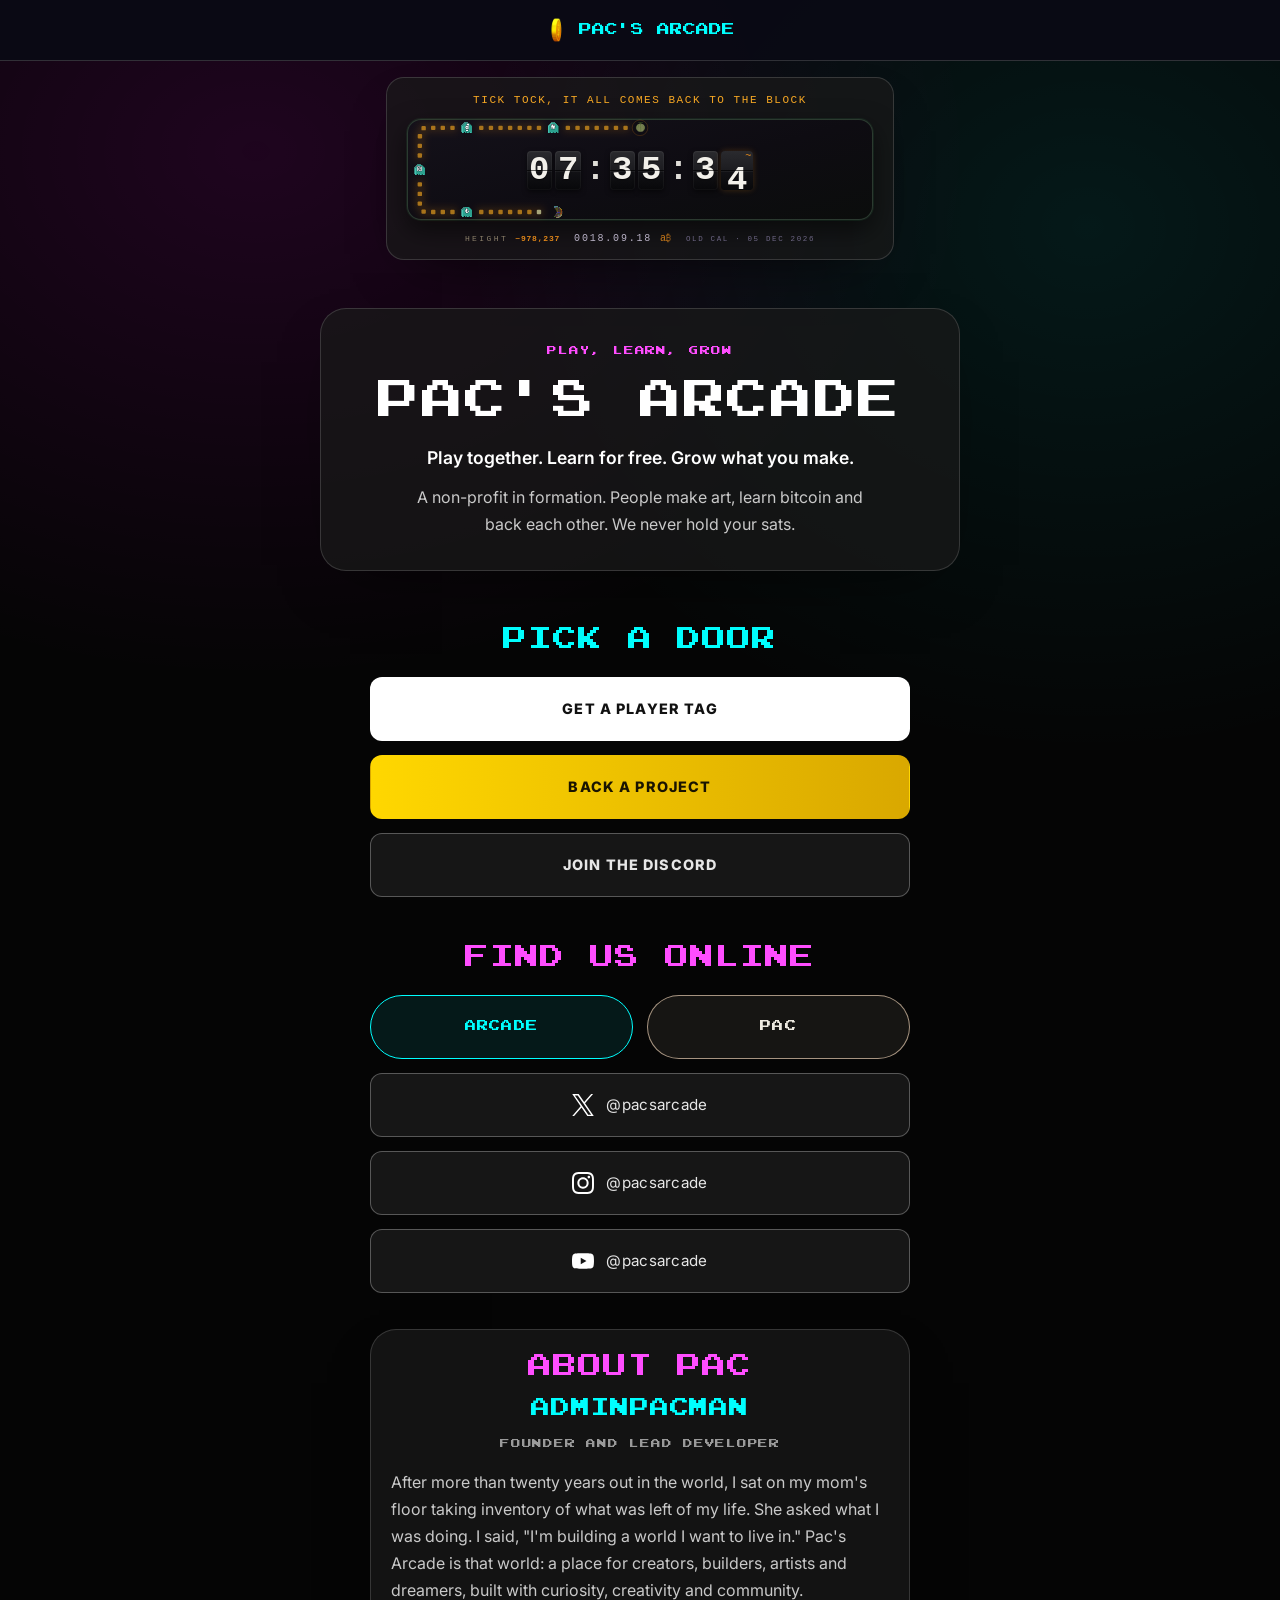
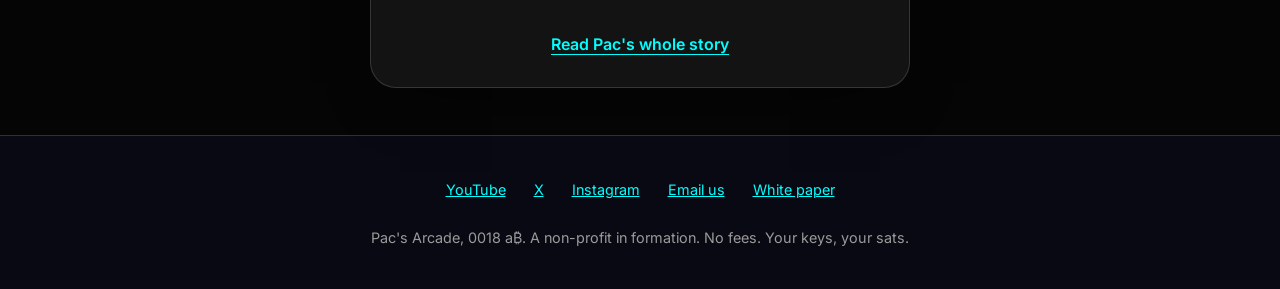
==== commit 760a7101: "Hub: logo marks, Arcade/Pac switch, full-width live window, story link Find us online shows the plat" ====
--- a/index.html
+++ b/index.html
@@ -36,19 +36,27 @@
 </div></div></section>
 <section class="block"><div class="col">
 <h2 class="px pink">Find us&nbsp;online</h2>
-<h3 class="group-label px">Pac's Arcade</h3>
+<div class="switch" role="group" aria-label="Choose whose channels to show" hidden>
+<button type="button" class="sw-btn on" data-pane="grp0" aria-pressed="true">Arcade</button>
+<button type="button" class="sw-btn" data-pane="grp1" aria-pressed="false">Pac</button>
+</div>
+<div class="pane" id="grp0" role="group" aria-labelledby="grp0h">
+<h3 class="group-label px" id="grp0h">Pac's Arcade</h3>
 <div class="list">
-<a class="pb pb-secondary pb-two" href="https://x.com/pacsarcade" target="_blank" rel="noopener noreferrer"><span>X</span><small>@pacsarcade</small></a>
-<a class="pb pb-secondary pb-two" href="https://www.instagram.com/pacsarcade" target="_blank" rel="noopener noreferrer"><span>Instagram</span><small>@pacsarcade</small></a>
-<a class="pb pb-secondary pb-two" href="https://youtube.com/@pacsarcade" target="_blank" rel="noopener noreferrer"><span>YouTube</span><small>@pacsarcade</small></a>
+<a class="pb pb-secondary pb-two pb-icon" aria-label="X @pacsarcade" href="https://x.com/pacsarcade" target="_blank" rel="noopener noreferrer"><svg class="mk" width="22" height="22" viewBox="0 0 24 24" aria-hidden="true" focusable="false"><path fill="currentColor" d="M14.234 10.162 22.977 0h-2.072l-7.591 8.824L7.251 0H.258l9.168 13.343L.258 24H2.33l8.016-9.318L16.749 24h6.993zm-2.837 3.299-.929-1.329L3.076 1.56h3.182l5.965 8.532.929 1.329 7.754 11.09h-3.182z"/></svg><small>@pacsarcade</small></a>
+<a class="pb pb-secondary pb-two pb-icon" aria-label="Instagram @pacsarcade" href="https://www.instagram.com/pacsarcade" target="_blank" rel="noopener noreferrer"><svg class="mk" width="22" height="22" viewBox="0 0 24 24" aria-hidden="true" focusable="false"><path fill="currentColor" d="M7.0301.084c-1.2768.0602-2.1487.264-2.911.5634-.7888.3075-1.4575.72-2.1228 1.3877-.6652.6677-1.075 1.3368-1.3802 2.127-.2954.7638-.4956 1.6365-.552 2.914-.0564 1.2775-.0689 1.6882-.0626 4.947.0062 3.2586.0206 3.6671.0825 4.9473.061 1.2765.264 2.1482.5635 2.9107.308.7889.72 1.4573 1.388 2.1228.6679.6655 1.3365 1.0743 2.1285 1.38.7632.295 1.6361.4961 2.9134.552 1.2773.056 1.6884.069 4.9462.0627 3.2578-.0062 3.668-.0207 4.9478-.0814 1.28-.0607 2.147-.2652 2.9098-.5633.7889-.3086 1.4578-.72 2.1228-1.3881.665-.6682 1.0745-1.3378 1.3795-2.1284.2957-.7632.4966-1.636.552-2.9124.056-1.2809.0692-1.6898.063-4.948-.0063-3.2583-.021-3.6668-.0817-4.9465-.0607-1.2797-.264-2.1487-.5633-2.9117-.3084-.7889-.72-1.4568-1.3876-2.1228C21.2982 1.33 20.628.9208 19.8378.6165 19.074.321 18.2017.1197 16.9244.0645 15.6471.0093 15.236-.005 11.977.0014 8.718.0076 8.31.0215 7.0301.0839m.1402 21.6932c-1.17-.0509-1.8053-.2453-2.2287-.408-.5606-.216-.96-.4771-1.3819-.895-.422-.4178-.6811-.8186-.9-1.378-.1644-.4234-.3624-1.058-.4171-2.228-.0595-1.2645-.072-1.6442-.079-4.848-.007-3.2037.0053-3.583.0607-4.848.05-1.169.2456-1.805.408-2.2282.216-.5613.4762-.96.895-1.3816.4188-.4217.8184-.6814 1.3783-.9003.423-.1651 1.0575-.3614 2.227-.4171 1.2655-.06 1.6447-.072 4.848-.079 3.2033-.007 3.5835.005 4.8495.0608 1.169.0508 1.8053.2445 2.228.408.5608.216.96.4754 1.3816.895.4217.4194.6816.8176.9005 1.3787.1653.4217.3617 1.056.4169 2.2263.0602 1.2655.0739 1.645.0796 4.848.0058 3.203-.0055 3.5834-.061 4.848-.051 1.17-.245 1.8055-.408 2.2294-.216.5604-.4763.96-.8954 1.3814-.419.4215-.8181.6811-1.3783.9-.4224.1649-1.0577.3617-2.2262.4174-1.2656.0595-1.6448.072-4.8493.079-3.2045.007-3.5825-.006-4.848-.0608M16.953 5.5864A1.44 1.44 0 1 0 18.39 4.144a1.44 1.44 0 0 0-1.437 1.4424M5.8385 12.012c.0067 3.4032 2.7706 6.1557 6.173 6.1493 3.4026-.0065 6.157-2.7701 6.1506-6.1733-.0065-3.4032-2.771-6.1565-6.174-6.1498-3.403.0067-6.156 2.771-6.1496 6.1738M8 12.0077a4 4 0 1 1 4.008 3.9921A3.9996 3.9996 0 0 1 8 12.0077"/></svg><small>@pacsarcade</small></a>
+<a class="pb pb-secondary pb-two pb-icon" aria-label="YouTube @pacsarcade" href="https://youtube.com/@pacsarcade" target="_blank" rel="noopener noreferrer"><svg class="mk" width="22" height="22" viewBox="0 0 24 24" aria-hidden="true" focusable="false"><path fill="currentColor" d="M23.498 6.186a3.016 3.016 0 0 0-2.122-2.136C19.505 3.545 12 3.545 12 3.545s-7.505 0-9.377.505A3.017 3.017 0 0 0 .502 6.186C0 8.07 0 12 0 12s0 3.93.502 5.814a3.016 3.016 0 0 0 2.122 2.136c1.871.505 9.376.505 9.376.505s7.505 0 9.377-.505a3.015 3.015 0 0 0 2.122-2.136C24 15.93 24 12 24 12s0-3.93-.502-5.814zM9.545 15.568V8.432L15.818 12l-6.273 3.568z"/></svg><small>@pacsarcade</small></a>
 </div>
-<h3 class="group-label px">AdminPacman</h3>
+</div>
+<div class="pane" id="grp1" role="group" aria-labelledby="grp1h">
+<h3 class="group-label px" id="grp1h">AdminPacman</h3>
 <div class="list">
-<a class="pb pb-secondary pb-two" href="https://x.com/adminpacman" target="_blank" rel="noopener noreferrer"><span>X</span><small>@adminpacman</small></a>
-<a class="pb pb-secondary pb-two" href="https://instagram.com/adminpacman" target="_blank" rel="noopener noreferrer"><span>Instagram</span><small>@adminpacman</small></a>
-<a class="pb pb-secondary pb-two" href="https://youtube.com/@adminpacman" target="_blank" rel="noopener noreferrer"><span>YouTube</span><small>@adminpacman</small></a>
-<a class="pb pb-secondary pb-two" href="https://www.twitch.tv/adminpacman" target="_blank" rel="noopener noreferrer"><span>Twitch</span><small>@adminpacman</small></a>
-<a class="pb pb-secondary pb-two" href="https://kick.com/adminpacman" target="_blank" rel="noopener noreferrer"><span>Kick</span><small>@adminpacman</small></a>
+<a class="pb pb-secondary pb-two pb-icon" aria-label="X @adminpacman" href="https://x.com/adminpacman" target="_blank" rel="noopener noreferrer"><svg class="mk" width="22" height="22" viewBox="0 0 24 24" aria-hidden="true" focusable="false"><path fill="currentColor" d="M14.234 10.162 22.977 0h-2.072l-7.591 8.824L7.251 0H.258l9.168 13.343L.258 24H2.33l8.016-9.318L16.749 24h6.993zm-2.837 3.299-.929-1.329L3.076 1.56h3.182l5.965 8.532.929 1.329 7.754 11.09h-3.182z"/></svg><small>@adminpacman</small></a>
+<a class="pb pb-secondary pb-two pb-icon" aria-label="Instagram @adminpacman" href="https://instagram.com/adminpacman" target="_blank" rel="noopener noreferrer"><svg class="mk" width="22" height="22" viewBox="0 0 24 24" aria-hidden="true" focusable="false"><path fill="currentColor" d="M7.0301.084c-1.2768.0602-2.1487.264-2.911.5634-.7888.3075-1.4575.72-2.1228 1.3877-.6652.6677-1.075 1.3368-1.3802 2.127-.2954.7638-.4956 1.6365-.552 2.914-.0564 1.2775-.0689 1.6882-.0626 4.947.0062 3.2586.0206 3.6671.0825 4.9473.061 1.2765.264 2.1482.5635 2.9107.308.7889.72 1.4573 1.388 2.1228.6679.6655 1.3365 1.0743 2.1285 1.38.7632.295 1.6361.4961 2.9134.552 1.2773.056 1.6884.069 4.9462.0627 3.2578-.0062 3.668-.0207 4.9478-.0814 1.28-.0607 2.147-.2652 2.9098-.5633.7889-.3086 1.4578-.72 2.1228-1.3881.665-.6682 1.0745-1.3378 1.3795-2.1284.2957-.7632.4966-1.636.552-2.9124.056-1.2809.0692-1.6898.063-4.948-.0063-3.2583-.021-3.6668-.0817-4.9465-.0607-1.2797-.264-2.1487-.5633-2.9117-.3084-.7889-.72-1.4568-1.3876-2.1228C21.2982 1.33 20.628.9208 19.8378.6165 19.074.321 18.2017.1197 16.9244.0645 15.6471.0093 15.236-.005 11.977.0014 8.718.0076 8.31.0215 7.0301.0839m.1402 21.6932c-1.17-.0509-1.8053-.2453-2.2287-.408-.5606-.216-.96-.4771-1.3819-.895-.422-.4178-.6811-.8186-.9-1.378-.1644-.4234-.3624-1.058-.4171-2.228-.0595-1.2645-.072-1.6442-.079-4.848-.007-3.2037.0053-3.583.0607-4.848.05-1.169.2456-1.805.408-2.2282.216-.5613.4762-.96.895-1.3816.4188-.4217.8184-.6814 1.3783-.9003.423-.1651 1.0575-.3614 2.227-.4171 1.2655-.06 1.6447-.072 4.848-.079 3.2033-.007 3.5835.005 4.8495.0608 1.169.0508 1.8053.2445 2.228.408.5608.216.96.4754 1.3816.895.4217.4194.6816.8176.9005 1.3787.1653.4217.3617 1.056.4169 2.2263.0602 1.2655.0739 1.645.0796 4.848.0058 3.203-.0055 3.5834-.061 4.848-.051 1.17-.245 1.8055-.408 2.2294-.216.5604-.4763.96-.8954 1.3814-.419.4215-.8181.6811-1.3783.9-.4224.1649-1.0577.3617-2.2262.4174-1.2656.0595-1.6448.072-4.8493.079-3.2045.007-3.5825-.006-4.848-.0608M16.953 5.5864A1.44 1.44 0 1 0 18.39 4.144a1.44 1.44 0 0 0-1.437 1.4424M5.8385 12.012c.0067 3.4032 2.7706 6.1557 6.173 6.1493 3.4026-.0065 6.157-2.7701 6.1506-6.1733-.0065-3.4032-2.771-6.1565-6.174-6.1498-3.403.0067-6.156 2.771-6.1496 6.1738M8 12.0077a4 4 0 1 1 4.008 3.9921A3.9996 3.9996 0 0 1 8 12.0077"/></svg><small>@adminpacman</small></a>
+<a class="pb pb-secondary pb-two pb-icon" aria-label="YouTube @adminpacman" href="https://youtube.com/@adminpacman" target="_blank" rel="noopener noreferrer"><svg class="mk" width="22" height="22" viewBox="0 0 24 24" aria-hidden="true" focusable="false"><path fill="currentColor" d="M23.498 6.186a3.016 3.016 0 0 0-2.122-2.136C19.505 3.545 12 3.545 12 3.545s-7.505 0-9.377.505A3.017 3.017 0 0 0 .502 6.186C0 8.07 0 12 0 12s0 3.93.502 5.814a3.016 3.016 0 0 0 2.122 2.136c1.871.505 9.376.505 9.376.505s7.505 0 9.377-.505a3.015 3.015 0 0 0 2.122-2.136C24 15.93 24 12 24 12s0-3.93-.502-5.814zM9.545 15.568V8.432L15.818 12l-6.273 3.568z"/></svg><small>@adminpacman</small></a>
+<a class="pb pb-secondary pb-two pb-icon" aria-label="Twitch @adminpacman" href="https://www.twitch.tv/adminpacman" target="_blank" rel="noopener noreferrer"><svg class="mk" width="22" height="22" viewBox="0 0 24 24" aria-hidden="true" focusable="false"><path fill="currentColor" d="M11.571 4.714h1.715v5.143H11.57zm4.715 0H18v5.143h-1.714zM6 0L1.714 4.286v15.428h5.143V24l4.286-4.286h3.428L22.286 12V0zm14.571 11.143l-3.428 3.428h-3.429l-3 3v-3H6.857V1.714h13.714Z"/></svg><small>@adminpacman</small></a>
+<a class="pb pb-secondary pb-two pb-icon" aria-label="Kick @adminpacman" href="https://kick.com/adminpacman" target="_blank" rel="noopener noreferrer"><svg class="mk" width="22" height="22" viewBox="0 0 24 24" aria-hidden="true" focusable="false"><path fill="currentColor" d="M1.333 0h8v5.333H12V2.667h2.667V0h8v8H20v2.667h-2.667v2.666H20V16h2.667v8h-8v-2.667H12v-2.666H9.333V24h-8Z"/></svg><small>@adminpacman</small></a>
+</div>
 </div>
 </div></section>
 <section class="block" id="about"><div class="col"><div class="panel about">
@@ -56,7 +64,7 @@
 <p class="name px cyan">AdminPacman</p>
 <p class="role px">Founder and lead&nbsp;developer</p>
 <p class="body">After more than twenty years out in the world, I sat on my mom's floor taking inventory of what was left of my life. She asked what I was doing. I said, "I'm building a world I want to live in." Pac's Arcade is that world: a place for creators, builders, artists and dreamers, built with curiosity, creativity and&nbsp;community.</p>
-<p class="more"><a href="https://x.com/adminpacman" target="_blank" rel="noopener noreferrer">Follow Pac on&nbsp;X</a></p>
+<p class="more"><a href="aboutpac.html">Read Pac's whole&nbsp;story</a></p>
 </div></div></section>
 </main>
 <footer class="foot"><div class="col">
@@ -77,6 +85,19 @@
   player.addEventListener(Twitch.Player.ONLINE, function () { document.getElementById("twitch-wrapper").style.display = "block"; });
 } catch (e) {}
 </script>
+<script>
+/* Two-position switch for the channel lists. Without scripts both lists stay visible. */
+(function () {
+  var sw = document.querySelector(".switch"); if (!sw) return;
+  var btns = sw.querySelectorAll(".sw-btn"), panes = document.querySelectorAll(".pane");
+  function pick(id) {
+    for (var i = 0; i < btns.length; i++) { var on = btns[i].getAttribute("data-pane") === id; btns[i].classList.toggle("on", on); btns[i].setAttribute("aria-pressed", on ? "true" : "false"); }
+    for (var j = 0; j < panes.length; j++) panes[j].hidden = panes[j].id !== id;
+  }
+  for (var k = 0; k < btns.length; k++) btns[k].addEventListener("click", function () { pick(this.getAttribute("data-pane")); });
+  document.documentElement.classList.add("js"); sw.hidden = false; pick("grp0");
+})();
+</script>
 <link rel="stylesheet" href="strip-clock.css">
 <script src="strip-clock.js" defer></script>
 </body>
--- a/hub.css
+++ b/hub.css
@@ -65,7 +65,8 @@
 .group-label:first-of-type{margin-top:0}
 /* live window: hidden until the Twitch player reports ONLINE */
 .live{display:none;padding:20px 16px 0}
-.live .panel{max-width:640px;margin:0 auto;text-align:center}
+.live .px{padding:2px 0}
+.live .panel{max-width:1100px;margin:0 auto;text-align:center;padding:12px}
 .live h2{font-size:.8rem;line-height:1.4;color:var(--pink);margin:0 0 14px}
 .live-frame{position:relative;width:100%;aspect-ratio:16/9;border-radius:14px;overflow:hidden;background:#000;border:1px solid var(--edge)}
 .live-frame>div,.live-frame iframe{position:absolute;inset:0;width:100%;height:100%;border:0}
@@ -84,3 +85,16 @@
 .legal{margin:14px auto 0;max-width:44em;text-wrap:balance;font-size:.9rem;line-height:1.6;color:var(--muted)}
 @media(min-width:700px){.hero{padding-top:48px}.col{max-width:540px}}
 @media(prefers-reduced-motion:reduce){.pb{transition:none}.pb:hover{transform:none}}
+/* icon items: the platform mark in the ink colour beside the handle */
+.pb-icon{flex-wrap:nowrap;gap:12px}
+.pb-icon .mk{flex:none;width:22px;height:22px;color:var(--ink)}
+.pb-icon small{font-size:.95rem;color:#e6e6e6}
+/* two-position switch, copied from the Lumen Live face toggle: glass pill, ink edge, one size for both */
+.switch{display:grid;grid-template-columns:1fr 1fr;gap:var(--gap);margin:0 0 var(--gap)}
+.switch[hidden],.pane[hidden]{display:none}
+.sw-btn{height:var(--btn-h);padding:0 14px;border-radius:999px;background:rgba(255,236,214,.07);border:1px solid rgba(255,226,196,.62);color:#ede9e0;
+  font-family:var(--px);font-size:.7rem;letter-spacing:.1em;text-transform:uppercase;cursor:pointer}
+.sw-btn:hover{background:rgba(255,236,214,.16);border-color:#ede9e0}
+.sw-btn.on{border-color:var(--cyan);color:var(--cyan);background:rgba(0,255,255,.08)}
+.sw-btn:focus-visible{outline:2px solid var(--cyan);outline-offset:3px}
+.js .group-label{display:none}
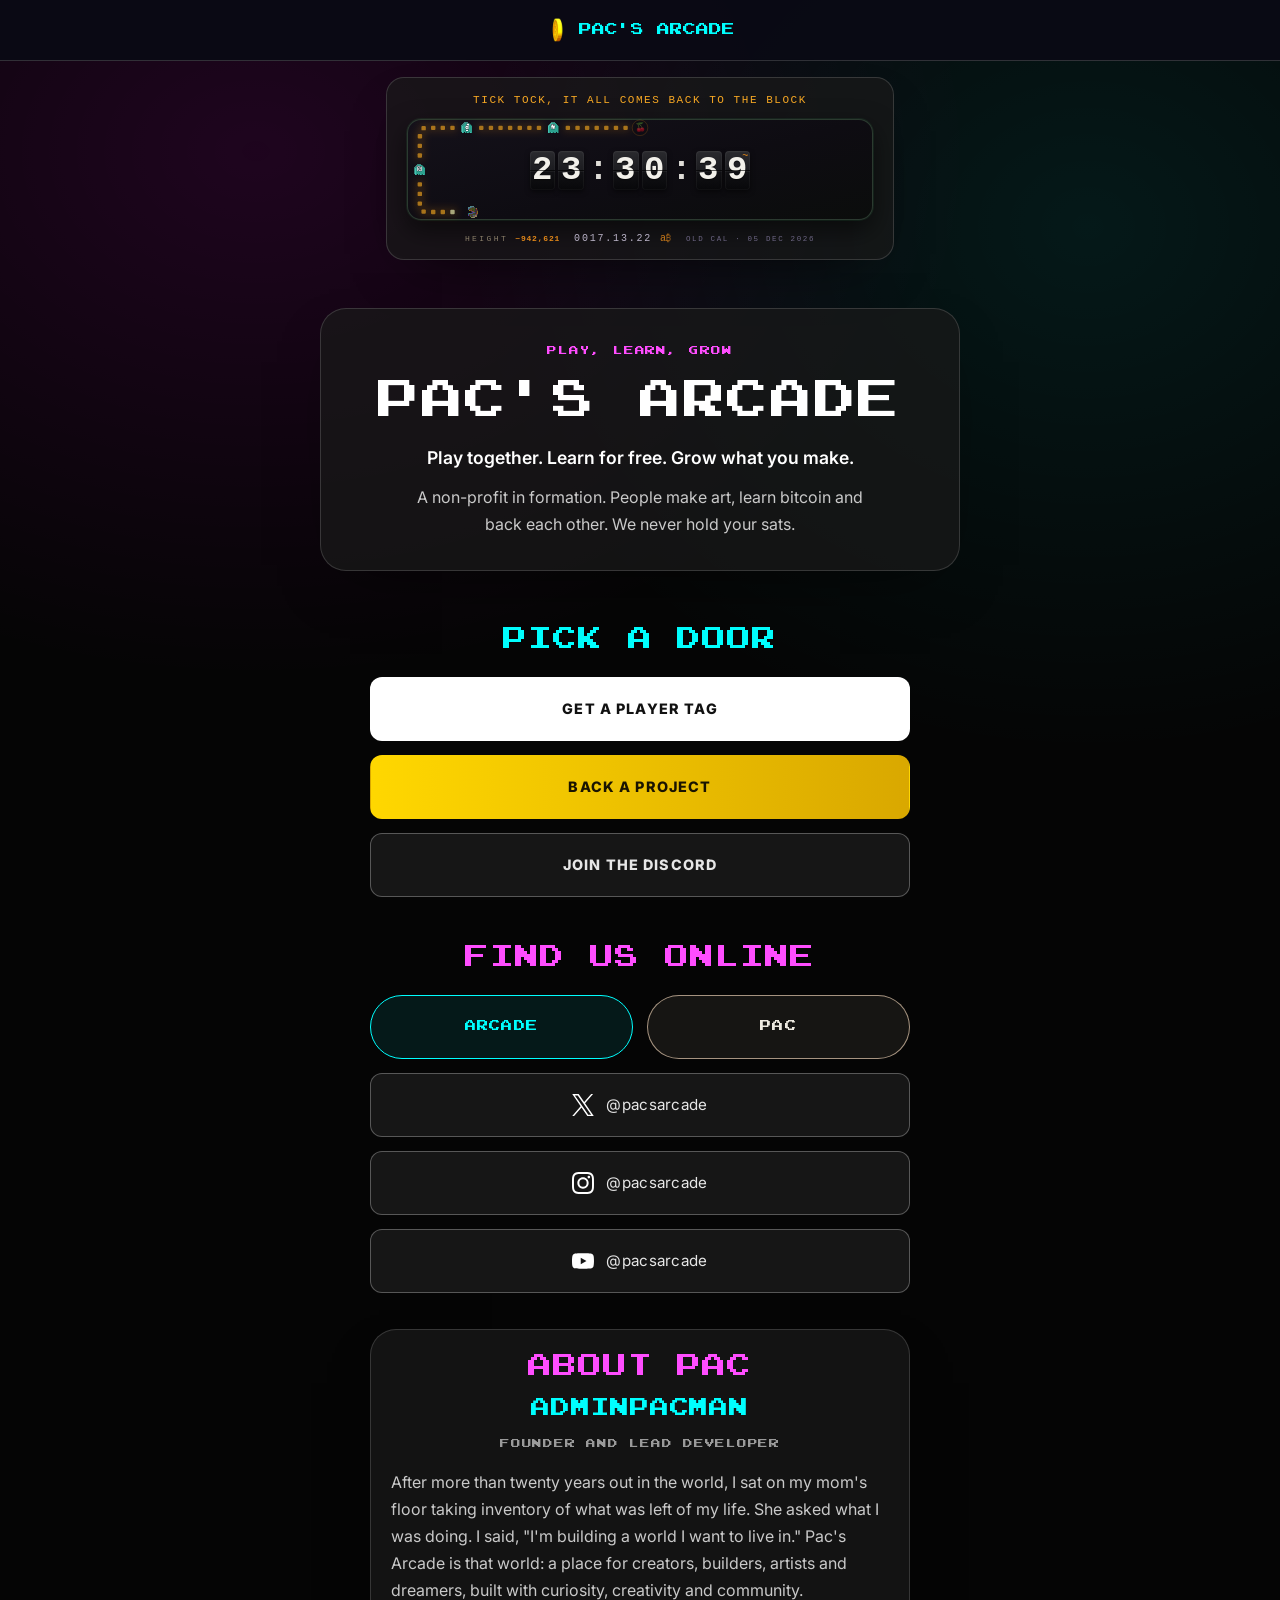
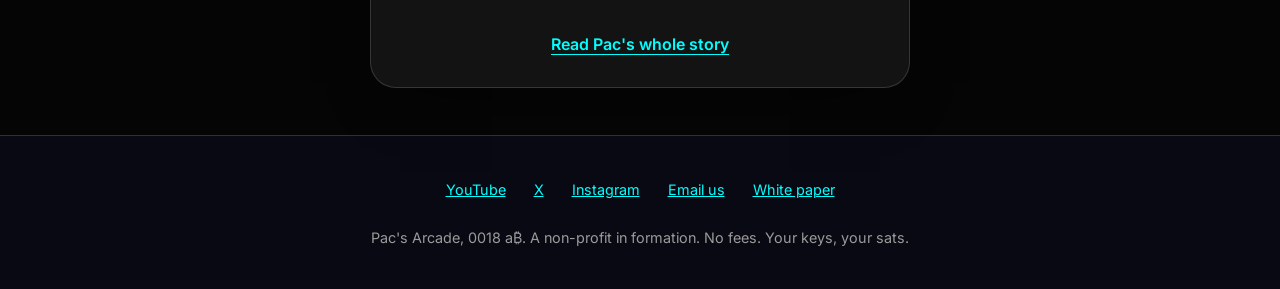
==== commit efcd9725: "Time page on pacsarcade.com: the clock no longer sends people to .org The strip clock linked to pacs" ====
--- a/index.html
+++ b/index.html
@@ -15,7 +15,7 @@
 <header class="top"><div class="bar">
 <a class="mark" href="/"><img src="assets/bitcoin.gif" alt="" width="24" height="24"><span>Pac's Arcade</span></a>
 </div></header>
-<div class="strip-wrap"><a id="bft-strip-clock" href="https://pacsarcade.org/time" data-caption="tick tock, it all comes back to the block" title="Bitcoin Federated Time: the clock that syncs to the block, not the sun. Open the time page."></a></div>
+<div class="strip-wrap"><a id="bft-strip-clock" href="/time.html" data-caption="tick tock, it all comes back to the block" title="Bitcoin Federated Time: the clock that syncs to the block, not the sun. Open the time page."></a></div>
 <main>
 <section class="hero"><div class="panel hero-card">
 <p class="kicker kicker-pink">Play, learn,&nbsp;grow</p>
--- a/strip-clock.css
+++ b/strip-clock.css
@@ -182,8 +182,8 @@
 }
 @keyframes sclk-fadeflap { from { opacity: 0.15; } to { opacity: 1; } }
 .sclk .flip-colon { color: #f2f0ea; font-weight: 600; opacity: 0.92; padding: 0 1px; }
-/* the LIVE seconds card wears the honest ~ (sub-block time is an estimate) */
-.sclk .flip.live .flip-est {
+/* the SECONDS card wears the honest ~ (sub-block time is an estimate) */
+.sclk .flip.flip-sec .flip-est {
   position: absolute;
   top: 1px;
   right: 2px;
@@ -234,6 +234,33 @@
   .sclk-glayer { animation: none !important; }
   .sclk-ghost .sclk-ginner { animation: none !important; }
 }
+
+/* --- WAITING for the next block: the block is overdue (over 10 minutes
+   since the tip). The card breathes an amber ring, the digits tremble a
+   hair, and a note with a pulsing dot says it in words. All slower than
+   2 beats a second (the never-flash law). Reduced motion: no animation,
+   a steady ring and the same note.  --- */
+.sclk-waitnote { display: none; font-size: 8px; letter-spacing: 0.22em; text-transform: uppercase; color: #f7a824; white-space: nowrap; }
+.sclk-waitdot { display: inline-block; width: 6px; height: 6px; margin-right: 7px; border-radius: 50%; background: #f7a824; vertical-align: 1px; }
+.sclk-waiting .sclk-waitnote { display: inline-block; }
+.sclk-waiting .sclk-card { border-color: rgba(247, 168, 36, 0.85); box-shadow: 0 0 0 2px rgba(247, 168, 36, 0.55), 0 10px 26px rgba(0, 0, 0, 0.55); }
+@media (prefers-reduced-motion: no-preference) {
+  .sclk-waiting .sclk-card { animation: sclk-wait-ring 1.6s ease-in-out infinite; }
+  .sclk-waiting .sclk-clock { animation: sclk-wait-tremor 0.42s linear infinite; }
+  .sclk-waiting .sclk-waitdot { animation: sclk-wait-dot 1.6s ease-in-out infinite; }
+}
+@keyframes sclk-wait-ring {
+  0%, 100% { box-shadow: 0 0 0 1px rgba(247, 168, 36, 0.25), 0 0 4px rgba(247, 168, 36, 0.15), 0 10px 26px rgba(0, 0, 0, 0.55); border-color: rgba(247, 168, 36, 0.4); }
+  50% { box-shadow: 0 0 0 3px rgba(247, 168, 36, 0.8), 0 0 26px rgba(247, 168, 36, 0.55), 0 10px 26px rgba(0, 0, 0, 0.55); border-color: rgba(247, 168, 36, 1); }
+}
+@keyframes sclk-wait-tremor {
+  0% { transform: translate(0, 0); }
+  25% { transform: translate(0.7px, -0.5px); }
+  50% { transform: translate(-0.6px, 0.4px); }
+  75% { transform: translate(0.5px, 0.6px); }
+  100% { transform: translate(0, 0); }
+}
+@keyframes sclk-wait-dot { 0%, 100% { opacity: 0.3; transform: scale(0.8); } 50% { opacity: 1; transform: scale(1.25); } }
 
 /* the caption across the bottom — standalone/ticket mode only (the React
    strip renders no caption element; harmless elsewhere) */
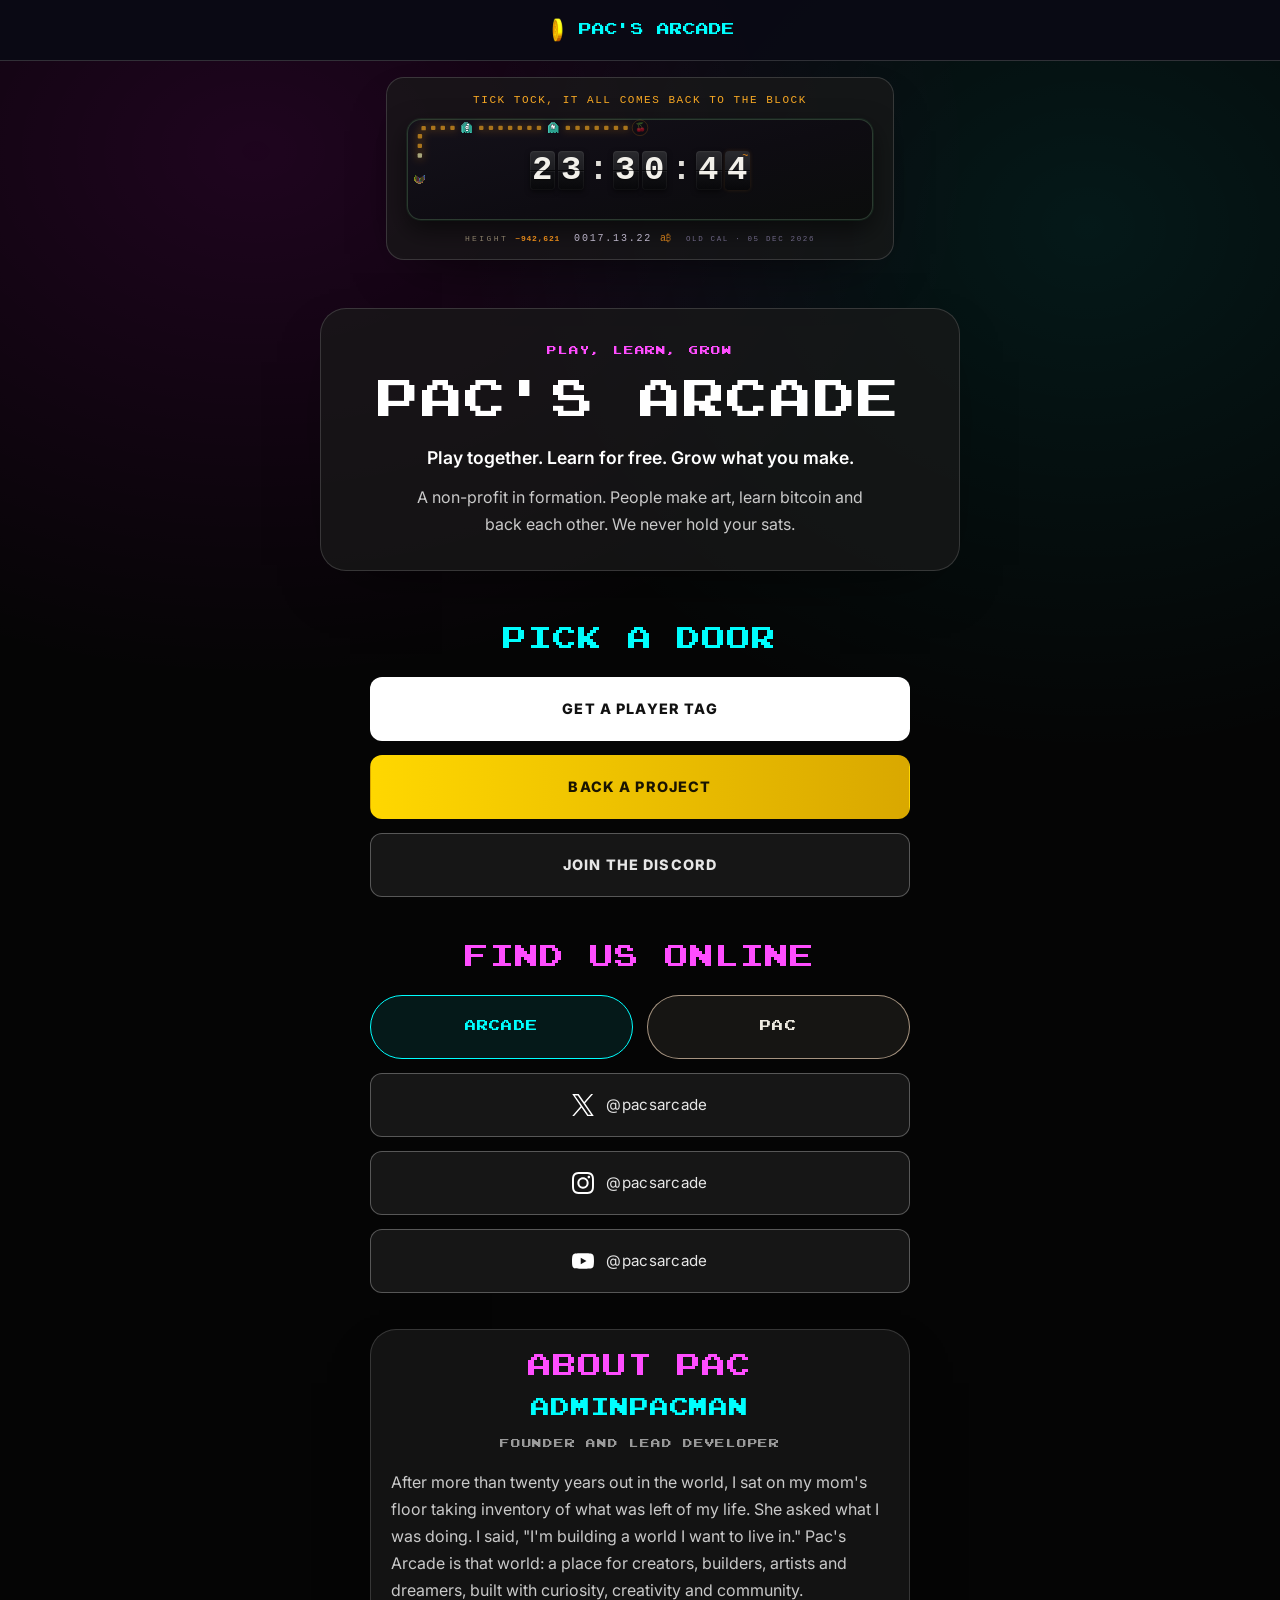
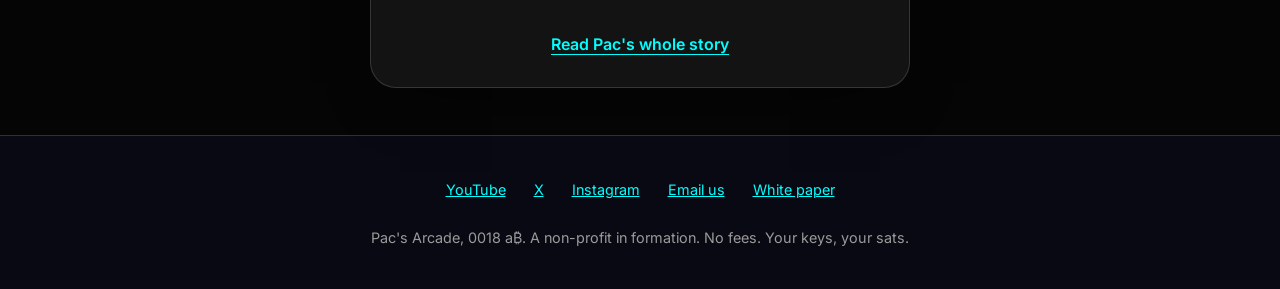
==== commit 78daedb9: "The X link on the hub and the about page points at @dminpacman X would not give out @adminpacman, so" ====
--- a/index.html
+++ b/index.html
@@ -51,7 +51,7 @@
 <div class="pane" id="grp1" role="group" aria-labelledby="grp1h">
 <h3 class="group-label px" id="grp1h">AdminPacman</h3>
 <div class="list">
-<a class="pb pb-secondary pb-two pb-icon" aria-label="X @adminpacman" href="https://x.com/adminpacman" target="_blank" rel="noopener noreferrer"><svg class="mk" width="22" height="22" viewBox="0 0 24 24" aria-hidden="true" focusable="false"><path fill="currentColor" d="M14.234 10.162 22.977 0h-2.072l-7.591 8.824L7.251 0H.258l9.168 13.343L.258 24H2.33l8.016-9.318L16.749 24h6.993zm-2.837 3.299-.929-1.329L3.076 1.56h3.182l5.965 8.532.929 1.329 7.754 11.09h-3.182z"/></svg><small>@adminpacman</small></a>
+<a class="pb pb-secondary pb-two pb-icon" aria-label="X @dminpacman" href="https://x.com/dminpacman" target="_blank" rel="noopener noreferrer"><svg class="mk" width="22" height="22" viewBox="0 0 24 24" aria-hidden="true" focusable="false"><path fill="currentColor" d="M14.234 10.162 22.977 0h-2.072l-7.591 8.824L7.251 0H.258l9.168 13.343L.258 24H2.33l8.016-9.318L16.749 24h6.993zm-2.837 3.299-.929-1.329L3.076 1.56h3.182l5.965 8.532.929 1.329 7.754 11.09h-3.182z"/></svg><small>@dminpacman</small></a>
 <a class="pb pb-secondary pb-two pb-icon" aria-label="Instagram @adminpacman" href="https://instagram.com/adminpacman" target="_blank" rel="noopener noreferrer"><svg class="mk" width="22" height="22" viewBox="0 0 24 24" aria-hidden="true" focusable="false"><path fill="currentColor" d="M7.0301.084c-1.2768.0602-2.1487.264-2.911.5634-.7888.3075-1.4575.72-2.1228 1.3877-.6652.6677-1.075 1.3368-1.3802 2.127-.2954.7638-.4956 1.6365-.552 2.914-.0564 1.2775-.0689 1.6882-.0626 4.947.0062 3.2586.0206 3.6671.0825 4.9473.061 1.2765.264 2.1482.5635 2.9107.308.7889.72 1.4573 1.388 2.1228.6679.6655 1.3365 1.0743 2.1285 1.38.7632.295 1.6361.4961 2.9134.552 1.2773.056 1.6884.069 4.9462.0627 3.2578-.0062 3.668-.0207 4.9478-.0814 1.28-.0607 2.147-.2652 2.9098-.5633.7889-.3086 1.4578-.72 2.1228-1.3881.665-.6682 1.0745-1.3378 1.3795-2.1284.2957-.7632.4966-1.636.552-2.9124.056-1.2809.0692-1.6898.063-4.948-.0063-3.2583-.021-3.6668-.0817-4.9465-.0607-1.2797-.264-2.1487-.5633-2.9117-.3084-.7889-.72-1.4568-1.3876-2.1228C21.2982 1.33 20.628.9208 19.8378.6165 19.074.321 18.2017.1197 16.9244.0645 15.6471.0093 15.236-.005 11.977.0014 8.718.0076 8.31.0215 7.0301.0839m.1402 21.6932c-1.17-.0509-1.8053-.2453-2.2287-.408-.5606-.216-.96-.4771-1.3819-.895-.422-.4178-.6811-.8186-.9-1.378-.1644-.4234-.3624-1.058-.4171-2.228-.0595-1.2645-.072-1.6442-.079-4.848-.007-3.2037.0053-3.583.0607-4.848.05-1.169.2456-1.805.408-2.2282.216-.5613.4762-.96.895-1.3816.4188-.4217.8184-.6814 1.3783-.9003.423-.1651 1.0575-.3614 2.227-.4171 1.2655-.06 1.6447-.072 4.848-.079 3.2033-.007 3.5835.005 4.8495.0608 1.169.0508 1.8053.2445 2.228.408.5608.216.96.4754 1.3816.895.4217.4194.6816.8176.9005 1.3787.1653.4217.3617 1.056.4169 2.2263.0602 1.2655.0739 1.645.0796 4.848.0058 3.203-.0055 3.5834-.061 4.848-.051 1.17-.245 1.8055-.408 2.2294-.216.5604-.4763.96-.8954 1.3814-.419.4215-.8181.6811-1.3783.9-.4224.1649-1.0577.3617-2.2262.4174-1.2656.0595-1.6448.072-4.8493.079-3.2045.007-3.5825-.006-4.848-.0608M16.953 5.5864A1.44 1.44 0 1 0 18.39 4.144a1.44 1.44 0 0 0-1.437 1.4424M5.8385 12.012c.0067 3.4032 2.7706 6.1557 6.173 6.1493 3.4026-.0065 6.157-2.7701 6.1506-6.1733-.0065-3.4032-2.771-6.1565-6.174-6.1498-3.403.0067-6.156 2.771-6.1496 6.1738M8 12.0077a4 4 0 1 1 4.008 3.9921A3.9996 3.9996 0 0 1 8 12.0077"/></svg><small>@adminpacman</small></a>
 <a class="pb pb-secondary pb-two pb-icon" aria-label="YouTube @adminpacman" href="https://youtube.com/@adminpacman" target="_blank" rel="noopener noreferrer"><svg class="mk" width="22" height="22" viewBox="0 0 24 24" aria-hidden="true" focusable="false"><path fill="currentColor" d="M23.498 6.186a3.016 3.016 0 0 0-2.122-2.136C19.505 3.545 12 3.545 12 3.545s-7.505 0-9.377.505A3.017 3.017 0 0 0 .502 6.186C0 8.07 0 12 0 12s0 3.93.502 5.814a3.016 3.016 0 0 0 2.122 2.136c1.871.505 9.376.505 9.376.505s7.505 0 9.377-.505a3.015 3.015 0 0 0 2.122-2.136C24 15.93 24 12 24 12s0-3.93-.502-5.814zM9.545 15.568V8.432L15.818 12l-6.273 3.568z"/></svg><small>@adminpacman</small></a>
 <a class="pb pb-secondary pb-two pb-icon" aria-label="Twitch @adminpacman" href="https://www.twitch.tv/adminpacman" target="_blank" rel="noopener noreferrer"><svg class="mk" width="22" height="22" viewBox="0 0 24 24" aria-hidden="true" focusable="false"><path fill="currentColor" d="M11.571 4.714h1.715v5.143H11.57zm4.715 0H18v5.143h-1.714zM6 0L1.714 4.286v15.428h5.143V24l4.286-4.286h3.428L22.286 12V0zm14.571 11.143l-3.428 3.428h-3.429l-3 3v-3H6.857V1.714h13.714Z"/></svg><small>@adminpacman</small></a>
